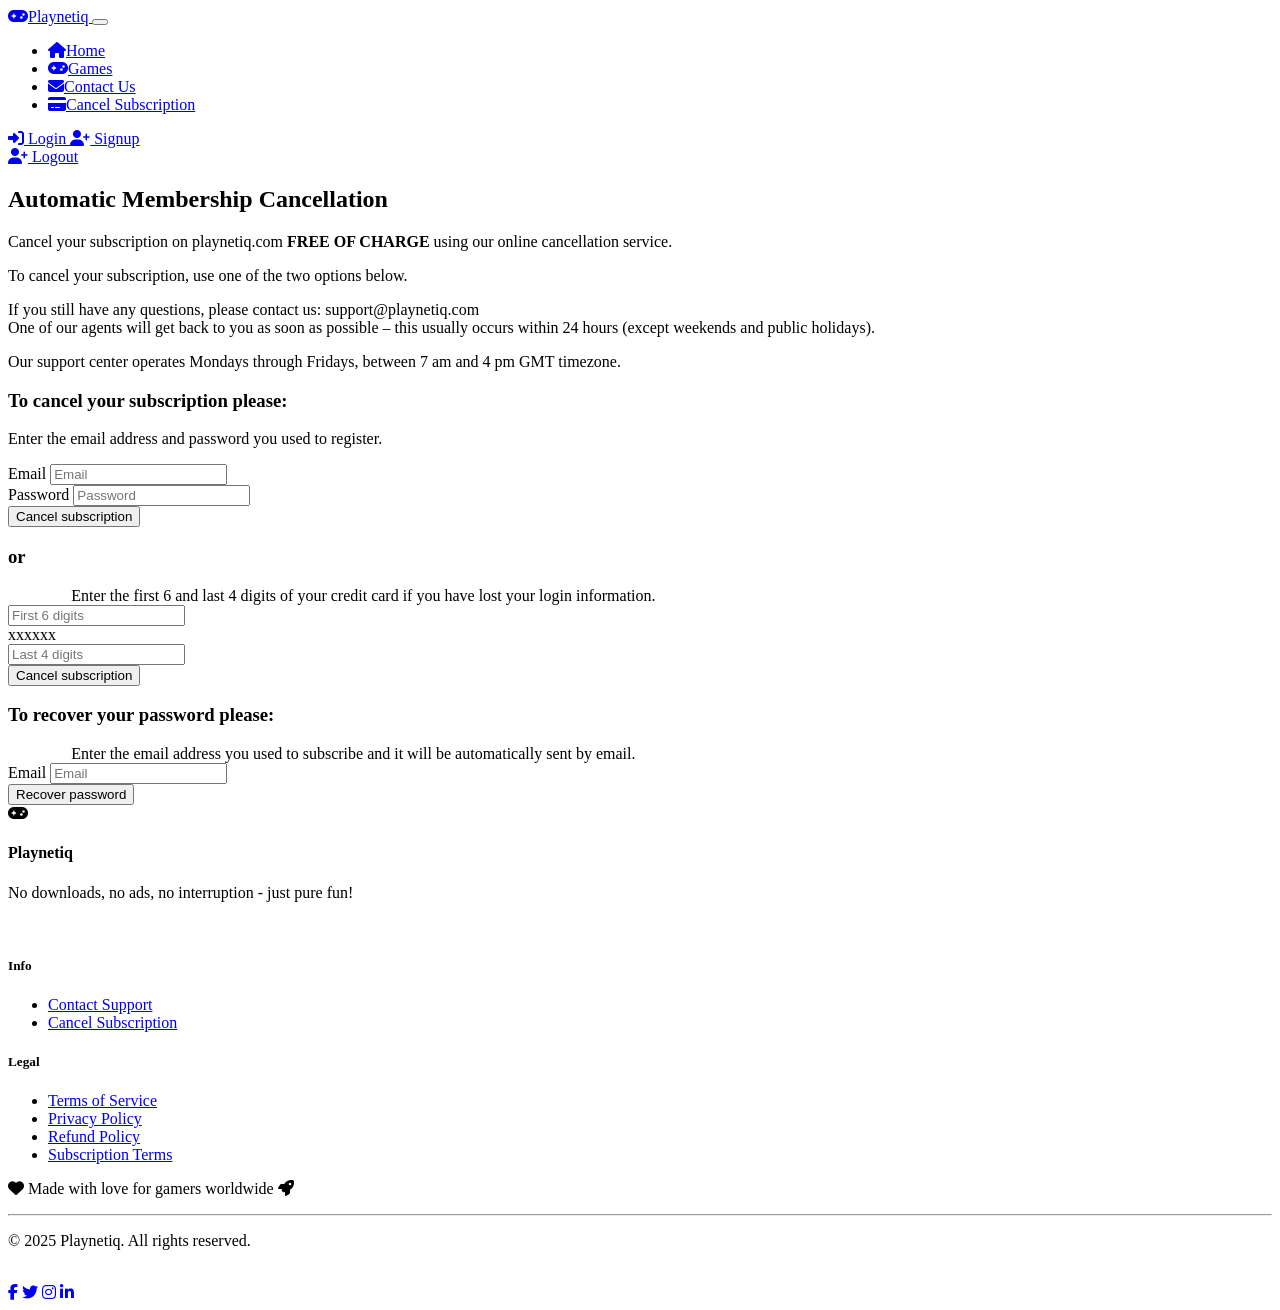
==== cancel.html @ 1249df01 "Add files via upload" ====
<!DOCTYPE html>
<html lang="en">
  <head>
    <meta charset="UTF-8" />
    <meta name="viewport" content="width=device-width, initial-scale=1.0" />
    <title>Cancel Membership</title>
    <link rel="icon" type="image/x-icon" href="./favicon.png" />
    <link
      href="./assets/css/bootstrap.min.css"
      rel="stylesheet"
      crossorigin="anonymous"
    />
    <link rel="stylesheet" href="./assets/css/style.css" />
    <link
      rel="stylesheet"
      href="https://cdnjs.cloudflare.com/ajax/libs/font-awesome/6.4.0/css/all.min.css"
    />
  </head>
  <body>
    <nav class="navbar navbar-expand-lg navbar-dark">
      <div class="container">
        <a class="navbar-brand" href="index.html">
          <i class="fas fa-gamepad me-2"></i>Playnetiq
        </a>

        <button
          class="navbar-toggler"
          type="button"
          data-bs-toggle="collapse"
          data-bs-target="#navbarNav"
          aria-controls="navbarNav"
          aria-expanded="false"
          aria-label="Toggle navigation"
        >
          <span class="navbar-toggler-icon"></span>
        </button>

        <div class="collapse navbar-collapse" id="navbarNav">
          <ul class="navbar-nav mx-auto">
            <li class="nav-item">
              <a class="nav-link" href="./index.html">
                <i class="fas fa-home me-1"></i>Home
              </a>
            </li>
            <li class="nav-item">
              <a class="nav-link" href="./games.html">
                <i class="fas fa-gamepad me-1"></i>Games
              </a>
            </li>
            <li class="nav-item">
              <a class="nav-link" href="./contactus.html">
                <i class="fas fa-envelope me-1"></i>Contact Us
              </a>
            </li>
            <li class="nav-item">
              <a class="nav-link active" href="./cancel.html">
                <i class="fas fa-credit-card me-1"></i>Cancel Subscription
              </a>
            </li>
          </ul>

          <div class="d-flex">
            <!-- Login Button -->
            <div class="login-btn">
              <a class="btn btn-outline-light me-2" href="./login.html">
                <i class="fas fa-right-to-bracket"></i> Login
              </a>
              <a class="btn btn-outline-light me-2" href="./signup.html">
                <i class="fas fa-user-plus"></i> Signup
              </a>
            </div>
            <!-- logout block -->
            <div class="logout-btn d-none">
              <span class="user-id" id="user_id"></span>
              <a class="btn btn-outline-light me-2" href="/?delcookie=1">
                <i id="logout" class="fas fa-user-plus"></i> Logout
              </a>
            </div>
          </div>
        </div>
      </div>
    </nav>
    <div id="content">
      <div class="grey-section">
        <div class="container py-5">
          <div class="row justify-content-center">
            <div class="col-lg-8">
              <div class="card shadow-lg border-0">
                <div class="card-body">
                  <h2 class="display-5 fw-bold text-center mb-4">
                    Automatic Membership Cancellation
                  </h2>
                  <p class="mb-4">
                    Cancel your subscription on playnetiq.com
                    <b class="text-success">FREE OF CHARGE</b>
                    using our online cancellation service.
                  </p>
                  <p class="mb-3">
                    To cancel your subscription, use one of the two options
                    below.
                  </p>
                  <p class="mb-4">
                    If you still have any questions, please contact us:
                    <span class="text-success">support@playnetiq.com</span
                    ><br />
                    One of our agents will get back to you as soon as possible –
                    this usually occurs within
                    <span class="text-success">24 hours</span> (except weekends
                    and public holidays).
                  </p>
                  <p class="mb-5">
                    Our support center operates Mondays through Fridays, between
                    7 am and 4 pm GMT timezone.
                  </p>
                  <h3 class="fw-bold text-center mb-4 mt-5">
                    To cancel your subscription please:
                  </h3>
                  <div class="mb-5">
                    <div class="card p-4 border-0 bg-light">
                      <p class="form_descr text-success text-center mb-4">
                        Enter the email address and password you used to
                        register.
                      </p>
                      <form id="home-option1-form" role="form" method="post">
                        <input type="hidden" name="page" value="cancel" />
                        <input type="hidden" name="method" value="1" />
                        <div
                          class="row g-3 align-items-end justify-content-center"
                        >
                          <div class="col-md-4">
                            <label
                              for="home-option1-email-input"
                              class="form-label"
                              >Email</label
                            >
                            <input
                              type="email"
                              class="form-control"
                              name="home-option1-email-input"
                              id="home-option1-email-input"
                              placeholder="Email"
                              required
                            />
                          </div>
                          <div class="col-md-4">
                            <label
                              for="home-option1-password-input"
                              class="form-label"
                              >Password</label
                            >
                            <input
                              type="password"
                              class="form-control"
                              name="home-option1-password-input"
                              id="home-option1-password-input"
                              placeholder="Password"
                              required
                            />
                          </div>
                          <div class="col-md-4 d-grid">
                            <button
                              id="home-option1-submit-btn"
                              type="submit"
                              class="btn btn-primary btn-sm"
                            >
                              Cancel subscription
                            </button>
                          </div>
                        </div>
                      </form>
                    </div>
                  </div>
                  <h3 class="fw-bold text-center my-4">or</h3>
                  <div class="mb-5">
                    <div class="card p-4 border-0 bg-light">
                      <p
                        class="form_descr text-success text-center mb-4"
                        style="max-width: 90%; margin: 0 auto"
                      >
                        Enter the first 6 and last 4 digits of your credit card
                        if you have lost your login information.
                      </p>
                      <form id="home-option2-form" role="form" method="post">
                        <input type="hidden" name="page" value="cancel" />
                        <input type="hidden" name="method" value="2" />
                        <div
                          class="row g-3 align-items-end justify-content-center"
                        >
                          <div class="col-md-3">
                            <input
                              type="text"
                              maxlength="6"
                              class="form-control cc-nums"
                              name="home-option2-6-ccnum-input"
                              id="home-option2-6-ccnum-input"
                              placeholder="First 6 digits"
                              required
                            />
                          </div>
                          <div
                            class="col-md-2 text-center d-flex align-items-center justify-content-center"
                          >
                            <span class="fw-bold text-muted">xxxxxx</span>
                          </div>
                          <div class="col-md-3">
                            <input
                              type="text"
                              maxlength="4"
                              class="form-control cc-nums"
                              name="home-option2-4-ccnum-input"
                              id="home-option2-4-ccnum-input"
                              placeholder="Last 4 digits"
                              required
                            />
                          </div>
                          <div class="col-md-4 d-grid">
                            <button
                              id="home-option2-submit-btn"
                              type="submit"
                              class="btn btn-primary btn-sm"
                            >
                              Cancel subscription
                            </button>
                          </div>
                        </div>
                      </form>
                    </div>
                  </div>
                  <h3 class="fw-bold text-center mb-4 mt-5">
                    To recover your password please:
                  </h3>
                  <div class="mb-4">
                    <div class="card p-4 border-0 bg-light">
                      <p
                        class="form_descr text-success text-center mb-4"
                        style="max-width: 90%; margin: 0 auto"
                      >
                        Enter the email address you used to subscribe and it
                        will be automatically sent by email.
                      </p>
                      <form id="home-option3-form" role="form" method="post">
                        <input type="hidden" name="page" value="cancel" />
                        <input type="hidden" name="method" value="3" />
                        <div
                          class="row g-3 align-items-end justify-content-center"
                        >
                          <div class="col-lg-8 col-sm-8">
                            <label
                              for="home-option3-email-input"
                              class="form-label"
                              >Email</label
                            >
                            <input
                              type="email"
                              class="form-control"
                              pattern=".{6,}"
                              name="home-option3-email-input"
                              id="home-option3-email-input"
                              placeholder="Email"
                              required
                            />
                          </div>
                          <div class="col-lg-4 col-sm-4 d-grid">
                            <button
                              id="home-option3-submit-btn"
                              type="submit"
                              class="btn btn-primary btn-sm"
                            >
                              Recover password
                            </button>
                          </div>
                        </div>
                      </form>
                    </div>
                  </div>
                </div>
                <!-- card-body -->
              </div>
              <!-- card -->
            </div>
          </div>
        </div>
      </div>
    </div>
    <footer class="playnetiq-footer text-white py-5">
      <div class="container">
        <div class="row">
          <!-- Brand Section -->
          <div class="col-lg-4 col-md-6 mb-4">
            <div class="footer-brand mb-3">
              <div class="d-flex align-items-center mb-3">
                <div class="footer-logo me-3">
                  <i class="fas fa-gamepad"></i>
                </div>
                <h4 class="footer-brand-name mb-0">Playnetiq</h4>
              </div>
              <p class="footer-tagline mb-4">
                No downloads, no ads, no interruption - just pure fun!
              </p>
              <div class="payment-methods">
                <img
                  style="max-width: 90px"
                  src="./assets/images/vmlogo.png"
                  alt=""
                />
              </div>
            </div>
          </div>

          <!-- Info Section -->
          <div class="col-lg-2 col-md-3 col-sm-6 mb-4">
            <h5 class="footer-section-title mb-3">Info</h5>
            <ul class="footer-links list-unstyled">
              <li>
                <a href="./contactus.html" class="footer-link"
                  >Contact Support</a
                >
              </li>
              <li>
                <a href="./cancel.html" class="footer-link"
                  >Cancel Subscription</a
                >
              </li>
            </ul>
          </div>

          <!-- Legal Section -->
          <div class="col-lg-2 col-md-3 col-sm-6 mb-4">
            <h5 class="footer-section-title mb-3">Legal</h5>
            <ul class="footer-links list-unstyled">
              <li>
                <a href="./terms.html" class="footer-link">Terms of Service</a>
              </li>
              <li>
                <a href="./privacy.html" class="footer-link">Privacy Policy</a>
              </li>
              <li>
                <a href="./refund.html" class="footer-link">Refund Policy</a>
              </li>
              <li>
                <a href="./subscription.html" class="footer-link"
                  >Subscription Terms</a
                >
              </li>
            </ul>
          </div>

          <!-- Love Message -->
          <div
            class="col-lg-4 col-md-12 mb-4 d-flex justify-content-center align-items-center"
          >
            <div class="footer-love-message text-end">
              <p class="mb-0">
                <i class="fas fa-heart text-success me-2"></i>
                Made with love for gamers worldwide
                <i class="fas fa-rocket ms-2 color-secondary"></i>
              </p>
            </div>
          </div>
        </div>

        <hr class="footer-divider my-4" />

        <!-- Bottom Section -->
        <div class="row align-items-center">
          <div class="col-md-6">
            <p class="footer-copyright mb-0" data-nosnippet>
              © 2025 Playnetiq. All rights reserved.
            </p>
            <img
              style="max-width: 170px; opacity: 0.6"
              class="address-image"
              src="./assets/images/address.jpg"
              alt=""
            />
          </div>
          <div class="col-md-6 text-md-end d-flex justify-content-md-end">
            <div class="footer-social">
              <a href="#" class="social-link me-3"
                ><i class="fab fa-facebook-f"></i
              ></a>
              <a href="#" class="social-link me-3"
                ><i class="fab fa-twitter"></i
              ></a>
              <a href="#" class="social-link me-3"
                ><i class="fab fa-instagram"></i
              ></a>
              <a href="#" class="social-link"
                ><i class="fab fa-linkedin-in"></i
              ></a>
            </div>
          </div>
        </div>
      </div>
    </footer>
    <script src="./assets/js/bootstrap.min.js"></script>
    <script src="assets/js/main.js"></script>
  </body>
</html>
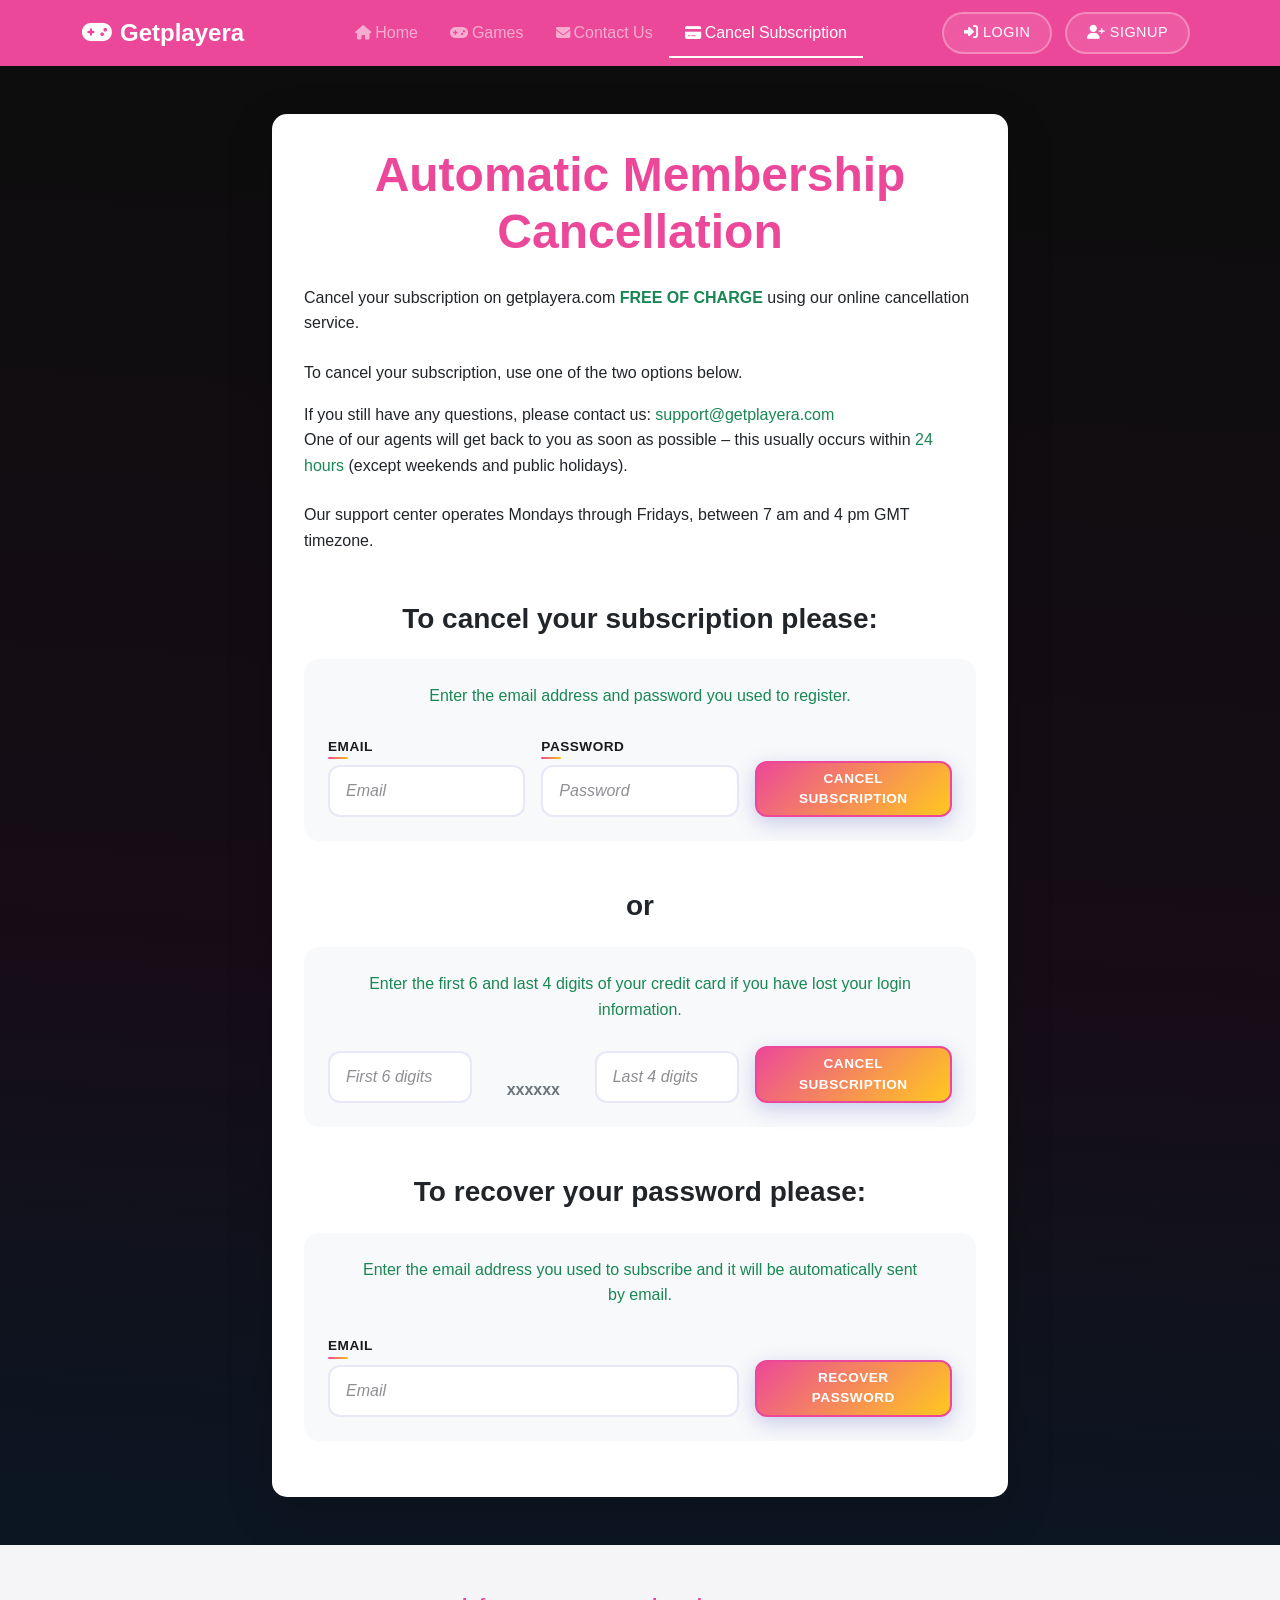
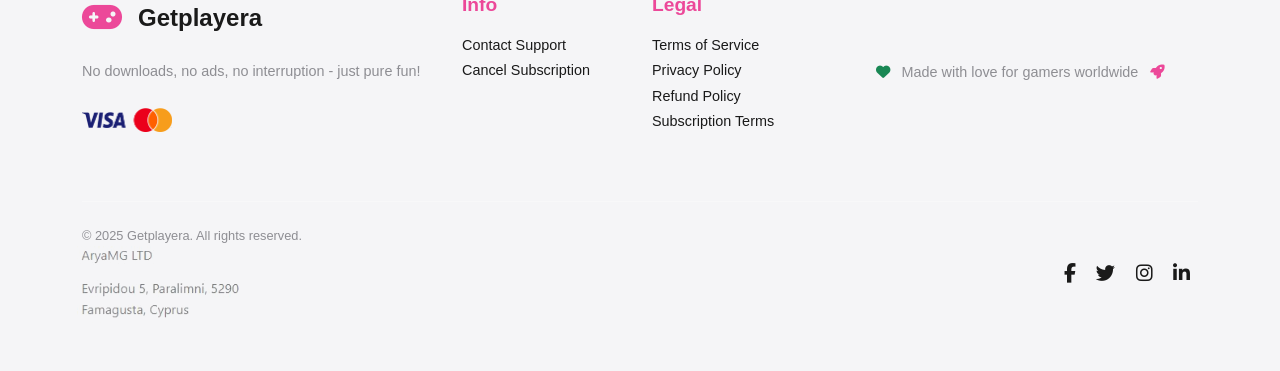
==== commit c291492e: "Update cancel.html" ====
--- a/cancel.html
+++ b/cancel.html
@@ -20,7 +20,7 @@
     <nav class="navbar navbar-expand-lg navbar-dark">
       <div class="container">
         <a class="navbar-brand" href="index.html">
-          <i class="fas fa-gamepad me-2"></i>Playnetiq
+          <i class="fas fa-gamepad me-2"></i>Getplayera
         </a>
 
         <button
@@ -91,7 +91,7 @@
                     Automatic Membership Cancellation
                   </h2>
                   <p class="mb-4">
-                    Cancel your subscription on playnetiq.com
+                    Cancel your subscription on getplayera.com
                     <b class="text-success">FREE OF CHARGE</b>
                     using our online cancellation service.
                   </p>
@@ -101,7 +101,7 @@
                   </p>
                   <p class="mb-4">
                     If you still have any questions, please contact us:
-                    <span class="text-success">support@playnetiq.com</span
+                    <span class="text-success">support@getplayera.com</span
                     ><br />
                     One of our agents will get back to you as soon as possible –
                     this usually occurs within
@@ -292,7 +292,7 @@
                 <div class="footer-logo me-3">
                   <i class="fas fa-gamepad"></i>
                 </div>
-                <h4 class="footer-brand-name mb-0">Playnetiq</h4>
+                <h4 class="footer-brand-name mb-0">Getplayera</h4>
               </div>
               <p class="footer-tagline mb-4">
                 No downloads, no ads, no interruption - just pure fun!
@@ -365,7 +365,7 @@
         <div class="row align-items-center">
           <div class="col-md-6">
             <p class="footer-copyright mb-0" data-nosnippet>
-              © 2025 Playnetiq. All rights reserved.
+              © 2025 Getplayera. All rights reserved.
             </p>
             <img
               style="max-width: 170px; opacity: 0.6"
--- a/assets/css/style.css
+++ b/assets/css/style.css
@@ -0,0 +1,2985 @@
+/* Custom CSS Styles */
+
+/* Smooth Scroll Behavior */
+html {
+  scroll-behavior: smooth;
+}
+
+/* Root Variables - Clean Trendy Palette */
+:root {
+  /* Main 5-Color Trendy Palette */
+  --primary-color: #ffffff; /* Pure White - Main */
+  --secondary-color: #EC4899; /* Vibrant Indigo - Secondary */
+  --accent-color: #1a1a1a; /* Deep Charcoal - Accent */
+  --success-color: #ffc107; /* Modern Teal - Success/Actions */
+  --neutral-color: #f5f5f7; /* Light Gray - Backgrounds */
+
+  /* Semantic Color Mappings */
+  --white-color: var(--primary-color);
+  --dark-color: var(--accent-color);
+  --light-color: var(--neutral-color);
+  --muted-color: #8e8e93; /* Medium Gray for text */
+
+  /* Gradient Combinations */
+  --gradient-start: var(--secondary-color);
+  --gradient-end: var(--success-color);
+
+  /* Component-specific Variables */
+  --footer-bg: var(--neutral-color);
+  --card-shadow: rgba(94, 96, 206, 0.08);
+  --hero-blob-1: rgba(94, 96, 206, 0.12);
+  --hero-blob-2: rgba(0, 212, 170, 0.1);
+
+  /* Legacy color mappings for backward compatibility */
+  --primary-red: var(--success-color);
+  --secondary-red: var(--secondary-color);
+  --light-pink: var(--neutral-color);
+  --charcoal: var(--accent-color);
+  --deep-black: var(--dark-color);
+
+  /* Typography */
+  --font-family: "Inter", "Segoe UI", Tahoma, Geneva, Verdana, sans-serif;
+}
+
+/* General Styles */
+body {
+  font-family: var(--font-family);
+  line-height: 1.6;
+  overflow-x: hidden;
+  display: flex;
+  flex-direction: column;
+  justify-content: space-between;
+  min-height: 100vh;
+}
+
+/* Smooth Scrolling */
+html {
+  scroll-behavior: smooth;
+}
+.color-secondary {
+  color: var(--secondary-color) !important;
+}
+
+.display-5 {
+  color: var(--secondary-color) !important;
+  font-weight: 700;
+}
+
+.text-white {
+  color: var(--primary-color) !important;
+}
+
+/* Hero Section */
+.hero-section {
+  background: linear-gradient(
+      90deg,
+      rgba(0, 0, 0, 0.9) 0%,
+      rgba(0, 0, 0, 0.8) 100%
+    ),
+    url(../images/hero.jpg);
+  background-size: cover;
+  background-position: center;
+  background-repeat: no-repeat;
+  background-attachment: fixed;
+  min-height: 100vh;
+  display: flex;
+  align-items: center;
+  position: relative;
+  overflow: hidden;
+  padding: 100px 0;
+  color: var(--primary-color) !important;
+}
+.hero-section {
+  color: var(--secondary-color);
+}
+/* Hero text styling for better readability */
+
+.hero-section .display-5,
+.hero-section p,
+.hero-section .lead {
+  color: var(--primary-color) !important;
+  text-shadow: 2px 2px 8px rgba(0, 0, 0, 0.8);
+}
+
+/* Hero section headings with enhanced contrast */
+.hero-section .display-4 {
+  color: var(--secondary-color) !important;
+  font-weight: 800;
+  text-shadow: 3px 3px 12px rgba(0, 0, 0, 0.9), 2px 2px 6px rgba(0, 0, 0, 0.7);
+}
+
+@keyframes gradientShift {
+  0% {
+    background-position: 0% 50%;
+  }
+  50% {
+    background-position: 100% 50%;
+  }
+  100% {
+    background-position: 0% 50%;
+  }
+}
+
+.loading_gif {
+  width: 50px;
+  height: 50px;
+  margin: 30px 0;
+}
+
+/* Floating Particles */
+.hero-particles {
+  position: absolute;
+  top: 0;
+  left: 0;
+  width: 100%;
+  height: 100%;
+  overflow: hidden;
+  pointer-events: none;
+}
+
+.particle {
+  position: absolute;
+  width: 4px;
+  height: 4px;
+  background: rgba(255, 255, 255, 0.6);
+  border-radius: 50%;
+  animation: floatUp 8s infinite linear;
+}
+
+.particle:nth-child(odd) {
+  background: rgba(94, 96, 206, 0.8);
+  animation-duration: 12s;
+}
+
+.particle:nth-child(3n) {
+  background: rgba(0, 212, 170, 0.6);
+  width: 6px;
+  height: 6px;
+  animation-duration: 10s;
+}
+
+@keyframes floatUp {
+  0% {
+    transform: translateY(100vh) rotate(0deg);
+    opacity: 0;
+  }
+  10% {
+    opacity: 1;
+  }
+  90% {
+    opacity: 1;
+  }
+  100% {
+    transform: translateY(-100px) rotate(360deg);
+    opacity: 0;
+  }
+}
+
+/* Gaming Elements Background */
+.gaming-elements {
+  position: absolute;
+  top: 0;
+  left: 0;
+  width: 100%;
+  height: 100%;
+  pointer-events: none;
+  z-index: 1;
+}
+
+.gaming-icon {
+  position: absolute;
+  font-size: 2rem;
+  color: rgba(255, 255, 255, 0.1);
+  animation: floatSlow 20s infinite ease-in-out;
+}
+
+.gaming-icon:nth-child(1) {
+  top: 20%;
+  left: 10%;
+  animation-delay: 0s;
+}
+.gaming-icon:nth-child(2) {
+  top: 60%;
+  right: 15%;
+  animation-delay: 5s;
+}
+.gaming-icon:nth-child(3) {
+  bottom: 30%;
+  left: 20%;
+  animation-delay: 10s;
+}
+.gaming-icon:nth-child(4) {
+  top: 40%;
+  right: 30%;
+  animation-delay: 15s;
+}
+
+@keyframes floatSlow {
+  0%,
+  100% {
+    transform: translateY(0px) rotate(0deg);
+  }
+  25% {
+    transform: translateY(-20px) rotate(90deg);
+  }
+  50% {
+    transform: translateY(-10px) rotate(180deg);
+  }
+  75% {
+    transform: translateY(-15px) rotate(270deg);
+  }
+}
+
+/* Enhanced Hero Benefit Cards - Updated Design */
+.hero-benefit-card {
+  border: 1px solid rgba(255, 255, 255, 0.2) !important;
+  border-radius: 20px;
+  padding: 2rem;
+  transition: all 0.4s cubic-bezier(0.4, 0, 0.2, 1);
+  height: 100%;
+  position: relative;
+  overflow: hidden;
+  cursor: pointer;
+  backdrop-filter: blur(1px) !important;
+  -webkit-backdrop-filter: blur(1px) !important;
+  background-color: rgba(255, 255, 255, 0.1) !important;
+  box-shadow: 0 8px 32px rgba(0, 0, 0, 0.3) !important;
+  z-index: 1;
+}
+
+.benefit-icon {
+  width: 90px;
+  height: 90px;
+  background: rgba(255, 255, 255, 0.1) !important;
+  border: 3px solid var(--secondary-color);
+  border-radius: 50%;
+  display: flex;
+  align-items: center;
+  justify-content: center;
+  margin: 0 auto 1.5rem;
+  transition: all 0.3s ease;
+  position: relative;
+  z-index: 2;
+  transform: translateZ(0);
+}
+
+.benefit-icon i {
+  font-size: 2.5rem !important;
+  color: var(--secondary-color) !important;
+  font-weight: 900 !important;
+}
+
+.hero-benefit-card:hover .benefit-icon {
+  background: rgba(255, 255, 255, 0.15) !important;
+  border-color: var(--secondary-color);
+  transform: scale(1.1) translateZ(0);
+  border-width: 4px;
+}
+
+.hero-benefit-card:hover .benefit-icon i {
+  color: var(--success-color) !important;
+}
+
+.hero-benefit-card:hover {
+  transform: translateY(-15px) scale(1.02) !important;
+  background: rgba(255, 255, 255, 0.15) !important;
+  border-color: var(--secondary-color) !important;
+  box-shadow: 0 20px 40px rgba(0, 0, 0, 0.4) !important;
+  backdrop-filter: blur(15px) !important;
+  -webkit-backdrop-filter: blur(15px) !important;
+}
+
+.hero-benefit-card:hover::before {
+  left: 100%;
+}
+
+.hero-benefit-card:hover::after {
+  opacity: 0.08;
+}
+
+/* Content should be above the backdrop effects */
+.hero-benefit-card h5,
+.hero-benefit-card p,
+.benefit-number {
+  position: relative;
+  z-index: 3;
+  color: var(--primary-color) !important;
+}
+
+/* Ensure hero benefit cards have proper text contrast */
+.hero-benefit-card {
+  color: var(--primary-color) !important;
+}
+
+.hero-benefit-card h5 {
+  color: var(--secondary-color) !important;
+  font-weight: 700;
+  font-size: 1.3rem;
+  text-shadow: 2px 2px 8px rgba(0, 0, 0, 0.8);
+}
+
+.benefit-number {
+  font-size: 3.5rem !important;
+  font-weight: 900 !important;
+  color: var(--primary-color) !important;
+  text-shadow: 0 2px 4px rgba(0, 0, 0, 0.3);
+  margin-bottom: 1rem;
+  display: block;
+  line-height: 1;
+}
+
+.hero-benefit-card p {
+  font-size: 1rem;
+  line-height: 1.5;
+  margin-bottom: 0;
+}
+
+/* Typing Animation for Main Title */
+.typing-text {
+  border-right: 3px solid var(--success-color);
+  animation: blink 1.5s infinite;
+}
+
+@keyframes blink {
+  0%,
+  50% {
+    border-color: var(--success-color);
+  }
+  51%,
+  100% {
+    border-color: transparent;
+  }
+}
+
+/* CTA Button Enhancement */
+.hero-cta-primary {
+  background: linear-gradient(
+    45deg,
+    var(--secondary-color),
+    var(--success-color)
+  );
+  border: none;
+  border-radius: 15px;
+  padding: 18px 45px;
+  font-size: 1.1rem;
+  font-weight: 700;
+  text-transform: uppercase;
+  letter-spacing: 1px;
+  position: relative;
+  overflow: hidden;
+  transition: all 0.4s cubic-bezier(0.4, 0, 0.2, 1);
+  box-shadow: 0 8px 25px rgba(94, 96, 206, 0.4);
+  color: white;
+}
+
+.hero-cta-primary::before {
+  content: "";
+  position: absolute;
+  top: -50%;
+  left: -50%;
+  width: 200%;
+  height: 200%;
+  background: linear-gradient(
+    45deg,
+    transparent,
+    rgba(255, 255, 255, 0.15),
+    transparent
+  );
+  transform: rotate(45deg) translateX(-100%);
+  transition: transform 0.6s ease;
+}
+
+.hero-cta-primary::after {
+  content: "";
+  position: absolute;
+  top: 0;
+  left: 0;
+  right: 0;
+  bottom: 0;
+  background: linear-gradient(135deg, rgba(255, 255, 255, 0.1), transparent);
+  border-radius: 13px;
+  z-index: 0;
+}
+
+.hero-cta-primary span,
+.hero-cta-primary i {
+  position: relative;
+  z-index: 2;
+}
+
+.hero-cta-primary:hover {
+  transform: translateY(-5px) scale(1.05);
+  box-shadow: 0 20px 50px rgba(94, 96, 206, 0.6);
+  background: linear-gradient(
+    45deg,
+    var(--success-color),
+    var(--secondary-color)
+  );
+}
+
+.hero-cta-primary:hover::before {
+  transform: rotate(45deg) translateX(100%);
+}
+
+/* Game Screenshots Floating */
+.floating-screenshots {
+  position: absolute;
+  top: 0;
+  right: 0;
+  width: 50%;
+  height: 100%;
+  pointer-events: none;
+  z-index: 1;
+}
+
+.screenshot {
+  position: absolute;
+  border-radius: 15px;
+  box-shadow: 0 10px 30px rgba(255, 255, 255, 0.5);
+  transition: transform 0.3s ease;
+  opacity: 0.8;
+}
+
+.screenshot:hover {
+  transform: scale(1.05);
+  opacity: 1;
+}
+
+.screenshot:nth-child(1) {
+  top: 10%;
+  right: 10%;
+  width: 200px;
+  animation: floatScreenshot1 8s infinite ease-in-out;
+}
+
+.screenshot:nth-child(2) {
+  top: 40%;
+  right: 30%;
+  width: 150px;
+  animation: floatScreenshot2 10s infinite ease-in-out;
+  animation-delay: 2s;
+}
+
+.screenshot:nth-child(3) {
+  bottom: 20%;
+  right: 15%;
+  width: 180px;
+  animation: floatScreenshot3 12s infinite ease-in-out;
+  animation-delay: 4s;
+}
+
+@keyframes floatScreenshot1 {
+  0%,
+  100% {
+    transform: translateY(0px) rotate(0deg);
+  }
+  50% {
+    transform: translateY(-30px) rotate(5deg);
+  }
+}
+
+@keyframes floatScreenshot2 {
+  0%,
+  100% {
+    transform: translateY(0px) rotate(0deg);
+  }
+  50% {
+    transform: translateY(20px) rotate(-3deg);
+  }
+}
+
+@keyframes floatScreenshot3 {
+  0%,
+  100% {
+    transform: translateY(0px) rotate(0deg);
+  }
+  50% {
+    transform: translateY(-15px) rotate(2deg);
+  }
+}
+
+/* Interactive Gaming Stats - Fixed Backdrop Filter */
+.gaming-stats {
+  position: absolute;
+  bottom: 50px;
+  left: 50%;
+  transform: translateX(-50%) translateZ(0);
+  display: flex;
+  gap: 3rem;
+  z-index: 2;
+  background: rgba(255, 255, 255, 0.08) !important;
+  backdrop-filter: blur(20px) !important;
+  -webkit-backdrop-filter: blur(20px) !important;
+  border-radius: 20px;
+  padding: 1.5rem 2rem;
+  border: 1px solid rgba(255, 255, 255, 0.15);
+  box-shadow: 0 8px 32px rgba(255, 255, 255, 0.3);
+}
+
+.stat-item {
+  text-align: center;
+  color: rgba(255, 255, 255, 0.9);
+  cursor: pointer;
+  transition: all 0.3s ease;
+  padding: 0.5rem 1rem;
+  border-radius: 10px;
+  position: relative;
+  z-index: 3;
+}
+
+.stat-item:hover {
+  transform: translateY(-5px) translateZ(0);
+  color: var(--primary-color);
+  background: rgba(255, 255, 255, 0.15) !important;
+  backdrop-filter: blur(25px) !important;
+  -webkit-backdrop-filter: blur(25px) !important;
+}
+
+.stat-number {
+  font-size: 2rem;
+  font-weight: 900;
+  display: block;
+  margin-bottom: 0.5rem;
+}
+
+.stat-label {
+  font-size: 0.9rem;
+  text-transform: uppercase;
+  letter-spacing: 1px;
+}
+
+.about-section::before {
+  content: "";
+  position: absolute;
+  top: 0;
+  left: 0;
+  right: 0;
+  bottom: 0;
+  background: radial-gradient(
+      circle at 20% 30%,
+      rgba(94, 96, 206, 0.05) 0%,
+      transparent 50%
+    ),
+    radial-gradient(
+      circle at 80% 70%,
+      rgba(0, 212, 170, 0.05) 0%,
+      transparent 50%
+    ),
+    radial-gradient(
+      circle at 60% 40%,
+      rgba(94, 96, 206, 0.03) 0%,
+      transparent 50%
+    );
+  pointer-events: none;
+}
+
+.about-section .container {
+  position: relative;
+  z-index: 2;
+}
+
+.about-section h2 {
+  color: var(--secondary-color);
+  text-shadow: 1px 1px 3px rgba(0, 0, 0, 0.1);
+}
+
+.about-section .lead {
+  color: var(--muted-color);
+}
+
+/* About Content Container */
+.about-content-container {
+  background: rgba(255, 255, 255, 0.95);
+  border-radius: 20px;
+  padding: 3rem;
+  box-shadow: 0 10px 30px rgba(0, 0, 0, 0.1);
+  border: 1px solid rgba(255, 255, 255, 0.8);
+  position: relative;
+  overflow: hidden;
+}
+
+.about-content-container::before {
+  content: "";
+  position: absolute;
+  top: 0;
+  left: 0;
+  right: 0;
+  height: 4px;
+  background: linear-gradient(
+    90deg,
+    var(--secondary-color),
+    var(--success-color)
+  );
+}
+
+.about-content-container h3 {
+  color: var(--secondary-color);
+  font-weight: 700;
+  margin-bottom: 1.5rem;
+  text-shadow: 1px 1px 3px rgba(0, 0, 0, 0.1);
+}
+
+.about-content-container p {
+  color: var(--dark-color);
+  font-size: 1.1rem;
+  line-height: 1.7;
+  margin-bottom: 1.5rem;
+}
+
+.about-features-grid {
+  display: grid;
+  grid-template-columns: repeat(auto-fit, minmax(250px, 1fr));
+  gap: 2rem;
+}
+
+.about-feature-card {
+  background: rgba(255, 255, 255, 0.9);
+  border-radius: 15px;
+  padding: 2rem;
+  text-align: center;
+  border: 1px solid rgba(94, 96, 206, 0.1);
+  position: relative;
+  overflow: hidden;
+  box-shadow: 0 5px 15px rgba(0, 0, 0, 0.08);
+}
+
+.about-feature-card::before {
+  content: "";
+  position: absolute;
+  top: 0;
+  left: -100%;
+  width: 100%;
+  height: 100%;
+  background: linear-gradient(
+    90deg,
+    transparent,
+    rgba(94, 96, 206, 0.05),
+    transparent
+  );
+  transition: left 0.5s ease;
+}
+
+.about-feature-card:hover {
+  transform: translateY(-10px);
+  background: rgba(255, 255, 255, 1);
+  box-shadow: 0 15px 40px rgba(0, 0, 0, 0.15);
+  border-color: var(--success-color);
+}
+
+.about-feature-card:hover::before {
+  left: 100%;
+}
+
+.about-feature-icon {
+  width: 80px;
+  height: 80px;
+  background: linear-gradient(
+    135deg,
+    var(--secondary-color),
+    var(--success-color)
+  );
+  border-radius: 50%;
+  display: flex;
+  align-items: center;
+  justify-content: center;
+  margin: 0 auto 1.5rem;
+  color: white;
+  font-size: 2rem;
+  transition: all 0.3s ease;
+  position: relative;
+  z-index: 2;
+}
+
+.about-feature-card:hover .about-feature-icon {
+  transform: scale(1.1);
+  box-shadow: 0 10px 30px rgba(94, 96, 206, 0.3);
+}
+
+.about-feature-card h5 {
+  color: var(--secondary-color);
+  font-weight: 700;
+  margin-bottom: 1rem;
+  font-size: 1.2rem;
+  text-shadow: 1px 1px 3px rgba(0, 0, 0, 0.1);
+  position: relative;
+  z-index: 2;
+}
+
+.about-feature-card p {
+  color: var(--muted-color);
+  font-size: 0.95rem;
+  margin: 0;
+  line-height: 1.5;
+  position: relative;
+  z-index: 2;
+}
+
+/* Responsive design for About section */
+@media (max-width: 768px) {
+  .about-content-container {
+    padding: 2rem 1.5rem;
+  }
+
+  .about-features-grid {
+    grid-template-columns: 1fr;
+    gap: 1.5rem;
+  }
+
+  .about-feature-icon {
+    width: 70px;
+    height: 70px;
+    font-size: 1.8rem;
+  }
+}
+
+@media (max-width: 576px) {
+  .about-content-container {
+    padding: 1.5rem 1rem;
+  }
+
+  .about-feature-card {
+    padding: 1.5rem;
+  }
+}
+
+/* Navigation */
+.navbar {
+  transition: all 0.3s ease;
+  box-shadow: 0 2px 10px rgba(255, 255, 255, 0.2);
+  background: var(--secondary-color);
+}
+
+.navbar.scrolled {
+  background-color: rgba(13, 110, 253, 0.95) !important;
+  backdrop-filter: blur(10px);
+}
+
+.navbar-brand {
+  font-weight: bold;
+  font-size: 1.5rem;
+}
+
+.nav-link {
+  font-weight: 500;
+  transition: color 0.3s ease;
+  position: relative;
+  padding: 0.75rem 1rem !important;
+}
+
+.nav-link i {
+  font-size: 0.9rem;
+}
+
+.nav-link::after {
+  content: "";
+  position: absolute;
+  width: 0;
+  height: 2px;
+  bottom: 0;
+  left: 50%;
+  background-color: #fff;
+  transition: all 0.3s ease;
+}
+
+.nav-link:hover::after,
+.nav-link.active::after {
+  width: 100%;
+  left: 0;
+}
+
+/* Navbar buttons */
+.navbar .btn {
+  border-radius: 25px;
+  padding: 0.5rem 1.25rem;
+  font-weight: 500;
+  font-size: 0.9rem;
+  transition: all 0.3s ease;
+}
+
+.navbar .btn:hover {
+  transform: translateY(-1px);
+}
+
+.navbar .btn-outline-light:hover {
+  background-color: rgba(255, 255, 255, 0.1);
+  border-color: #fff;
+  color: #fff;
+}
+
+/* Mobile navbar adjustments */
+@media (max-width: 991.98px) {
+  .navbar-nav {
+    text-align: center;
+    margin-bottom: 1rem;
+  }
+
+  .navbar .d-flex {
+    justify-content: center;
+    gap: 0.5rem;
+  }
+
+  .navbar .btn {
+    flex: 1;
+  }
+}
+
+/* Buttons - Modern Gaming Style */
+.btn {
+  border-radius: 12px;
+  padding: 14px 32px;
+  font-weight: 600;
+  font-size: 0.95rem;
+  text-transform: uppercase;
+  letter-spacing: 0.5px;
+  transition: all 0.3s cubic-bezier(0.4, 0, 0.2, 1);
+  position: relative;
+  overflow: hidden;
+  border: 2px solid transparent;
+  background-clip: padding-box;
+}
+
+.btn::before {
+  content: "";
+  position: absolute;
+  top: 0;
+  left: -100%;
+  width: 100%;
+  height: 100%;
+  background: linear-gradient(
+    90deg,
+    transparent,
+    rgba(255, 255, 255, 0.2),
+    transparent
+  );
+  transition: left 0.5s ease;
+  z-index: 1;
+}
+
+.btn:hover::before {
+  left: 100%;
+}
+
+.btn:hover {
+  transform: translateY(-3px);
+  box-shadow: 0 10px 30px rgba(255, 255, 255, 0.4);
+}
+
+/* Primary Gaming Button */
+.btn-primary {
+  background: linear-gradient(135deg, var(--secondary-color), #ffc107);
+  border: 2px solid var(--secondary-color);
+  color: white;
+  box-shadow: 0 6px 20px rgba(94, 96, 206, 0.3);
+  position: relative;
+}
+
+.btn-primary::after {
+  content: "";
+  position: absolute;
+  top: 0;
+  left: 0;
+  right: 0;
+  bottom: 0;
+  background: linear-gradient(135deg, transparent, rgba(255, 255, 255, 0.1));
+  border-radius: 10px;
+  z-index: 0;
+}
+
+.btn-primary span,
+.btn-primary i {
+  position: relative;
+  z-index: 2;
+}
+
+.btn-primary:hover {
+  background: linear-gradient(135deg, #ffc107, var(--secondary-color));
+  border-color: #ffc107;
+  box-shadow: 0 15px 40px rgba(94, 96, 206, 0.5);
+  transform: translateY(-4px) scale(1.02);
+}
+
+/* Success Gaming Button */
+.btn-success {
+  background: linear-gradient(135deg, var(--success-color), #00b397);
+  border: 2px solid var(--success-color);
+  color: white;
+  box-shadow: 0 6px 20px rgba(0, 212, 170, 0.3);
+}
+
+.btn-success:hover {
+  background: linear-gradient(135deg, #00b397, var(--success-color));
+  border-color: #00b397;
+  box-shadow: 0 15px 40px rgba(0, 212, 170, 0.5);
+  transform: translateY(-4px) scale(1.02);
+}
+
+/* Outline Gaming Buttons */
+.btn-outline-light {
+  background: rgba(255, 255, 255, 0.1);
+  border: 2px solid rgba(255, 255, 255, 0.3);
+  color: white;
+  backdrop-filter: blur(10px);
+  -webkit-backdrop-filter: blur(10px);
+}
+
+.btn-outline-light:hover {
+  background: rgba(255, 255, 255, 0.2);
+  border-color: white;
+  color: white;
+  box-shadow: 0 10px 30px rgba(255, 255, 255, 0.2);
+}
+
+.btn-outline-primary {
+  background: transparent;
+  border: 2px solid var(--secondary-color);
+  color: var(--secondary-color);
+  position: relative;
+}
+
+.btn-outline-primary::after {
+  content: "";
+  position: absolute;
+  top: 0;
+  left: 0;
+  right: 0;
+  bottom: 0;
+  background: var(--secondary-color);
+  transform: scaleX(0);
+  transform-origin: left;
+  transition: transform 0.3s ease;
+  z-index: -1;
+  border-radius: 10px;
+}
+
+.btn-outline-primary:hover {
+  color: white;
+  border-color: var(--secondary-color);
+  box-shadow: 0 10px 30px rgba(94, 96, 206, 0.3);
+}
+
+.btn-outline-primary:hover::after {
+  transform: scaleX(1);
+}
+
+/* Gaming CTA Buttons */
+.btn-gaming-cta {
+  background: linear-gradient(
+    45deg,
+    var(--secondary-color),
+    var(--success-color)
+  );
+  border: none;
+  border-radius: 15px;
+  padding: 16px 40px;
+  font-size: 1.1rem;
+  font-weight: 700;
+  text-transform: uppercase;
+  letter-spacing: 1px;
+  color: white;
+  position: relative;
+  overflow: hidden;
+  box-shadow: 0 8px 25px rgba(94, 96, 206, 0.4);
+  transition: all 0.4s cubic-bezier(0.4, 0, 0.2, 1);
+}
+
+.btn-gaming-cta::before {
+  content: "";
+  position: absolute;
+  top: -50%;
+  left: -50%;
+  width: 200%;
+  height: 200%;
+  background: linear-gradient(
+    45deg,
+    transparent,
+    rgba(255, 255, 255, 0.1),
+    transparent
+  );
+  transform: rotate(45deg);
+  transition: all 0.6s ease;
+  opacity: 0;
+}
+
+.btn-gaming-cta:hover::before {
+  animation: shine 0.8s ease-in-out;
+}
+
+.btn-gaming-cta:hover {
+  transform: translateY(-5px) scale(1.05);
+  box-shadow: 0 20px 50px rgba(94, 96, 206, 0.6);
+  background: linear-gradient(
+    45deg,
+    var(--success-color),
+    var(--secondary-color)
+  );
+}
+
+@keyframes shine {
+  0% {
+    transform: translateX(-100%) translateY(-100%) rotate(45deg);
+    opacity: 0;
+  }
+  50% {
+    opacity: 1;
+  }
+  100% {
+    transform: translateX(100%) translateY(100%) rotate(45deg);
+    opacity: 0;
+  }
+}
+
+/* Neon Gaming Button */
+.btn-neon {
+  background: transparent;
+  border: 2px solid var(--success-color);
+  color: var(--success-color);
+  border-radius: 12px;
+  padding: 14px 32px;
+  font-weight: 600;
+  text-transform: uppercase;
+  letter-spacing: 1px;
+  position: relative;
+  transition: all 0.3s ease;
+  box-shadow: 0 0 10px rgba(0, 212, 170, 0.3),
+    inset 0 0 10px rgba(0, 212, 170, 0.1);
+}
+
+.btn-neon:hover {
+  color: white;
+  background: var(--success-color);
+  box-shadow: 0 0 20px rgba(0, 212, 170, 0.6), 0 0 40px rgba(0, 212, 170, 0.4),
+    inset 0 0 20px rgba(0, 212, 170, 0.2);
+  transform: translateY(-3px);
+}
+
+/* Glitch Effect Button */
+.btn-glitch {
+  background: linear-gradient(135deg, var(--accent-color), #2a2a2a);
+  border: 2px solid var(--secondary-color);
+  color: white;
+  border-radius: 8px;
+  padding: 14px 32px;
+  font-weight: 600;
+  text-transform: uppercase;
+  position: relative;
+  overflow: hidden;
+}
+
+.btn-glitch::before,
+.btn-glitch::after {
+  content: attr(data-text);
+  position: absolute;
+  top: 0;
+  left: 0;
+  right: 0;
+  bottom: 0;
+  display: flex;
+  align-items: center;
+  justify-content: center;
+  opacity: 0;
+  transition: opacity 0.3s ease;
+}
+
+.btn-glitch::before {
+  color: #ff0080;
+  animation: glitch-1 0.3s ease-in-out infinite alternate;
+}
+
+.btn-glitch::after {
+  color: #00ff80;
+  animation: glitch-2 0.3s ease-in-out infinite alternate;
+}
+
+.btn-glitch:hover::before,
+.btn-glitch:hover::after {
+  opacity: 0.8;
+}
+
+@keyframes glitch-1 {
+  0% {
+    transform: translateX(0);
+  }
+  20% {
+    transform: translateX(-2px);
+  }
+  40% {
+    transform: translateX(2px);
+  }
+  60% {
+    transform: translateX(-1px);
+  }
+  80% {
+    transform: translateX(1px);
+  }
+  100% {
+    transform: translateX(0);
+  }
+}
+
+@keyframes glitch-2 {
+  0% {
+    transform: translateX(0);
+  }
+  25% {
+    transform: translateX(1px);
+  }
+  50% {
+    transform: translateX(-1px);
+  }
+  75% {
+    transform: translateX(2px);
+  }
+  100% {
+    transform: translateX(0);
+  }
+}
+
+/* Play Button Special */
+.btn-play {
+  background: linear-gradient(
+    135deg,
+    var(--secondary-color),
+    var(--success-color)
+  );
+  border: none;
+  border-radius: 50px;
+  width: 60px;
+  height: 60px;
+  display: flex;
+  align-items: center;
+  justify-content: center;
+  color: white;
+  font-size: 1.5rem;
+  box-shadow: 0 8px 25px rgba(94, 96, 206, 0.4);
+  transition: all 0.3s cubic-bezier(0.4, 0, 0.2, 1);
+  position: relative;
+  overflow: hidden;
+}
+
+.btn-play::before {
+  content: "";
+  position: absolute;
+  top: 50%;
+  left: 50%;
+  width: 0;
+  height: 0;
+  background: rgba(255, 255, 255, 0.2);
+  border-radius: 50%;
+  transform: translate(-50%, -50%);
+  transition: all 0.6s ease;
+}
+
+.btn-play:hover {
+  transform: scale(1.1);
+  box-shadow: 0 15px 40px rgba(94, 96, 206, 0.6);
+}
+
+.btn-play:hover::before {
+  width: 100px;
+  height: 100px;
+}
+
+/* Size Variants */
+.btn-sm {
+  padding: 6px 24px;
+  font-size: 0.85rem;
+}
+
+.btn-lg {
+  padding: 18px 40px;
+  font-size: 1.1rem;
+}
+
+.btn-xl {
+  padding: 22px 50px;
+  font-size: 1.2rem;
+  font-weight: 700;
+}
+
+/* Cards */
+.card {
+  border: none;
+  border-radius: 15px;
+  transition: all 0.3s ease;
+}
+
+.service-card:hover {
+  transform: translateY(-10px);
+  box-shadow: 0 15px 35px rgba(255, 255, 255, 0.2);
+}
+
+.card-body {
+  padding: 2rem;
+}
+
+/* Game Cards */
+.game-card {
+  background: transparent;
+  border-radius: 15px;
+  overflow: hidden;
+  box-shadow: 0 5px 20px rgba(0, 0, 0, 0.1);
+  height: 100%;
+}
+
+.game-card:hover {
+  transform: translateY(-10px);
+  box-shadow: 0 15px 40px rgba(0, 0, 0, 0.15);
+}
+
+.game-image {
+  position: relative;
+  overflow: hidden;
+  height: 200px;
+}
+
+.game-image img {
+  width: 100%;
+  height: 200px;
+  object-fit: cover;
+  transition: transform 0.3s ease;
+}
+
+.game-card:hover .game-image img {
+  transform: scale(1.1);
+}
+
+.play-button {
+  position: absolute;
+  top: 15px;
+  right: 15px;
+  opacity: 0;
+  transform: translateY(-10px);
+  transition: all 0.3s ease;
+}
+
+.game-card:hover .play-button {
+  opacity: 1;
+  transform: translateY(0);
+}
+
+.play-button .btn {
+  border-radius: 12px;
+  padding: 10px 20px;
+  font-size: 0.85rem;
+  font-weight: 600;
+  background: linear-gradient(
+    135deg,
+    var(--secondary-color),
+    var(--success-color)
+  );
+  border: none;
+  color: white;
+  box-shadow: 0 6px 20px rgba(94, 96, 206, 0.4);
+  position: relative;
+  overflow: hidden;
+  transition: all 0.3s cubic-bezier(0.4, 0, 0.2, 1);
+}
+
+.play-button .btn::before {
+  content: "";
+  position: absolute;
+  top: 0;
+  left: -100%;
+  width: 100%;
+  height: 100%;
+  background: linear-gradient(
+    90deg,
+    transparent,
+    rgba(255, 255, 255, 0.3),
+    transparent
+  );
+  transition: left 0.4s ease;
+}
+
+.play-button .btn:hover {
+  transform: translateY(-2px) scale(1.05);
+  box-shadow: 0 10px 30px rgba(94, 96, 206, 0.6);
+  background: linear-gradient(
+    135deg,
+    var(--success-color),
+    var(--secondary-color)
+  );
+}
+
+.play-button .btn:hover::before {
+  left: 100%;
+}
+
+.game-info {
+  padding: 1.5rem;
+}
+
+.game-title {
+  font-weight: 700;
+  color: var(--dark-color);
+  margin-bottom: 0.5rem;
+  text-shadow: 0 1px 2px rgba(0, 0, 0, 0.05);
+}
+
+.game-rating {
+  display: flex;
+  align-items: center;
+  margin-bottom: 1rem;
+}
+
+.stars {
+  display: flex;
+  gap: 2px;
+}
+
+.stars i {
+  font-size: 0.9rem;
+}
+
+.rating-number {
+  font-weight: 600;
+  color: var(--dark-color);
+  font-size: 0.9rem;
+}
+
+.game-description {
+  font-size: 0.9rem;
+  line-height: 1.6;
+  margin-bottom: 0;
+}
+
+/* Game cards animation */
+.game-card:nth-child(1) {
+  animation: fadeInUp 0.6s ease 0.2s both;
+}
+
+.game-card:nth-child(2) {
+  animation: fadeInUp 0.6s ease 0.4s both;
+}
+
+.game-card:nth-child(3) {
+  animation: fadeInUp 0.6s ease 0.6s both;
+}
+
+/* Game Genre Cards */
+.genre-card {
+  background: #fff;
+  border-radius: 15px;
+  padding: 2rem 1.5rem;
+  text-align: center;
+  height: 100%;
+  box-shadow: 0 5px 20px rgba(0, 0, 0, 0.08);
+  border: 2px solid transparent;
+  position: relative;
+  overflow: hidden;
+}
+
+.genre-card::before {
+  content: "";
+  position: absolute;
+  top: 0;
+  left: -100%;
+  width: 100%;
+  height: 100%;
+  background: linear-gradient(
+    90deg,
+    transparent,
+    rgba(13, 110, 253, 0.1),
+    transparent
+  );
+  transition: left 0.5s ease;
+}
+
+.genre-card:hover {
+  transform: translateY(-10px);
+  box-shadow: 0 15px 40px rgba(0, 0, 0, 0.15);
+  border-color: rgba(13, 110, 253, 0.2);
+}
+
+.genre-card:hover::before {
+  left: 100%;
+}
+
+.genre-icon {
+  width: 70px;
+  height: 70px;
+  background: linear-gradient(135deg, var(--primary-color), #0056b3);
+  border-radius: 50%;
+  display: flex;
+  align-items: center;
+  justify-content: center;
+  margin: 0 auto 1.5rem;
+  transition: all 0.3s ease;
+  position: relative;
+  z-index: 2;
+}
+
+/* Genre-specific icon backgrounds using href attributes */
+a[href*="cat=Family"] .genre-icon {
+  background: linear-gradient(135deg, #28a745, #20c997);
+}
+
+a[href*="cat=Puzzle"] .genre-icon {
+  background: linear-gradient(135deg, #6f42c1, #e83e8c);
+}
+
+a[href*="cat=Endless"] .genre-icon {
+  background: linear-gradient(135deg, #fd7e14, #ffc107);
+}
+
+a[href*="cat=Action"] .genre-icon {
+  background: linear-gradient(135deg, #dc3545, #fd5e53);
+}
+
+a[href*="cat=Kids"] .genre-icon {
+  background: linear-gradient(135deg, #17a2b8, #20c997);
+}
+
+a[href*="cat=Sports"] .genre-icon {
+  background: linear-gradient(135deg, #28a745, #ffc107);
+}
+
+a[href*="cat=Big%20kids"] .genre-icon {
+  background: linear-gradient(135deg, #6610f2, #6f42c1);
+}
+
+a[href*="cat=Strategy"] .genre-icon {
+  background: linear-gradient(135deg, #495057, #6c757d);
+}
+
+a[href*="cat=Educational"] .genre-icon {
+  background: linear-gradient(135deg, #0d6efd, #0056b3);
+}
+
+a[href*="cat=Adventure"] .genre-icon {
+  background: linear-gradient(135deg, #ffc107, #157347);
+}
+
+a[href*="cat=Young%20Kids"] .genre-icon {
+  background: linear-gradient(135deg, #ff9800, #f57c00);
+}
+
+a[href*="cat=Platformer"] .genre-icon {
+  background: linear-gradient(135deg, #fd7e14, #e55a4f);
+}
+
+a[href*="cat=Match%203"] .genre-icon {
+  background: linear-gradient(135deg, #e83e8c, #d63384);
+}
+
+a[href*="cat=Board"] .genre-icon {
+  background: linear-gradient(135deg, #795548, #8d6e63);
+}
+
+a[href*="cat=Multiplayer"] .genre-icon {
+  background: linear-gradient(135deg, #9c27b0, #673ab7);
+}
+
+a[href*="cat=Memory"] .genre-icon {
+  background: linear-gradient(135deg, #ff5722, #ff9800);
+}
+
+a[href*="cat=Word"] .genre-icon {
+  background: linear-gradient(135deg, #607d8b, #455a64);
+}
+
+.genre-card:hover .genre-icon {
+  transform: scale(1.1) rotate(5deg);
+  box-shadow: 0 8px 25px rgba(255, 255, 255, 0.4);
+}
+
+.genre-icon i {
+  font-size: 1.8rem;
+  color: #fff;
+}
+
+.genre-title {
+  font-size: 1.2rem;
+  font-weight: 700;
+  color: var(--dark-color);
+  margin-bottom: 0.5rem;
+  position: relative;
+  z-index: 2;
+  text-shadow: 0 1px 2px rgba(0, 0, 0, 0.05);
+}
+
+.genre-description {
+  font-size: 0.9rem;
+  color: var(--secondary-color);
+  line-height: 1.4;
+  margin-bottom: 0;
+  position: relative;
+  z-index: 2;
+}
+
+.genre-link {
+  text-decoration: none;
+  color: inherit;
+  display: block;
+  height: 100%;
+}
+
+.genre-link:hover {
+  text-decoration: none;
+  color: inherit;
+}
+
+.price-amount {
+  font-size: 2rem;
+  font-weight: 700;
+  color: var(--secondary-color);
+  margin-top: 0.5rem;
+  position: relative;
+  z-index: 2;
+}
+
+/* Genre cards grid responsive */
+@media (max-width: 1200px) {
+  .genre-card {
+    margin-bottom: 2rem;
+  }
+}
+
+@media (max-width: 768px) {
+  .genre-card {
+    padding: 1.5rem 1rem;
+    margin-bottom: 1.5rem;
+  }
+
+  .genre-icon {
+    width: 60px;
+    height: 60px;
+    margin-bottom: 1rem;
+  }
+
+  .genre-icon i {
+    font-size: 1.5rem;
+  }
+
+  .genre-title {
+    font-size: 1.1rem;
+  }
+
+  .genre-description {
+    font-size: 0.85rem;
+  }
+}
+
+/* Genre cards entrance animation */
+.genre-card:nth-child(1) {
+  animation: fadeInUp 0.6s ease 0.1s both;
+}
+.genre-card:nth-child(2) {
+  animation: fadeInUp 0.6s ease 0.2s both;
+}
+.genre-card:nth-child(3) {
+  animation: fadeInUp 0.6s ease 0.3s both;
+}
+.genre-card:nth-child(4) {
+  animation: fadeInUp 0.6s ease 0.4s both;
+}
+.genre-card:nth-child(5) {
+  animation: fadeInUp 0.6s ease 0.5s both;
+}
+.genre-card:nth-child(6) {
+  animation: fadeInUp 0.6s ease 0.6s both;
+}
+.genre-card:nth-child(7) {
+  animation: fadeInUp 0.6s ease 0.7s both;
+}
+.genre-card:nth-child(8) {
+  animation: fadeInUp 0.6s ease 0.8s both;
+}
+.genre-card:nth-child(9) {
+  animation: fadeInUp 0.6s ease 0.9s both;
+}
+.genre-card:nth-child(10) {
+  animation: fadeInUp 0.6s ease 1s both;
+}
+.genre-card:nth-child(11) {
+  animation: fadeInUp 0.6s ease 1.1s both;
+}
+.genre-card:nth-child(12) {
+  animation: fadeInUp 0.6s ease 1.2s both;
+}
+
+/* Additional genre cards for remaining items */
+.genre-card:nth-child(n + 13) {
+  animation: fadeInUp 0.6s ease 1.3s both;
+}
+
+/* Genre section background */
+.grey-section {
+  background: linear-gradient(
+      183deg,
+      hsla(0, 0%, 5%, 0) 2.79%,
+      rgba(255, 0, 245, 0.04) 59.69%,
+      rgba(0, 110, 245, 0.09) 95.41%
+    ),
+    linear-gradient(180deg, hsla(0, 0%, 5%, 0), #0d0d0d), #0d0d0d;
+  position: relative;
+}
+
+/* Particle System Styles */
+.grey-section {
+  position: relative;
+  overflow: hidden;
+}
+
+.grey-section > .container,
+.grey-section > * {
+  position: relative;
+  z-index: 2;
+}
+
+/* Ensure particles don't interfere with interactions */
+.grey-section canvas {
+  pointer-events: none !important;
+}
+
+/* Footer Styles */
+.playnetiq-footer {
+  background: var(--footer-bg);
+  color: var(--dark-color);
+  padding: 2rem 0;
+  position: relative;
+}
+
+.playnetiq-footer .footer-brand {
+  text-align: left;
+}
+
+.playnetiq-footer .footer-logo {
+  font-size: 2rem;
+  color: var(--secondary-color);
+}
+
+.playnetiq-footer .footer-brand-name {
+  font-size: 1.5rem;
+  font-weight: bold;
+  color: var(--dark-color);
+}
+
+.playnetiq-footer .footer-tagline {
+  font-size: 0.9rem;
+  color: var(--muted-color);
+}
+
+.playnetiq-footer .payment-methods .payment-badge {
+  display: inline-block;
+  background: var(--secondary-color);
+  color: var(--white-color);
+  padding: 0.3rem 0.6rem;
+  border-radius: 5px;
+  font-size: 0.8rem;
+  margin-right: 0.5rem;
+}
+
+.playnetiq-footer .footer-section-title {
+  font-size: 1.2rem;
+  font-weight: bold;
+  color: var(--secondary-color);
+}
+
+.playnetiq-footer .footer-links {
+  list-style: none;
+  padding: 0;
+  margin: 0;
+}
+
+.playnetiq-footer .footer-links .footer-link {
+  color: var(--dark-color);
+  text-decoration: none;
+  font-size: 0.9rem;
+  transition: color 0.3s ease;
+}
+
+.playnetiq-footer .footer-links .footer-link:hover {
+  color: var(--secondary-color);
+}
+
+.playnetiq-footer .footer-love-message {
+  font-size: 0.9rem;
+  color: var(--muted-color);
+}
+
+.playnetiq-footer .footer-divider {
+  border-color: rgba(0, 0, 0, 0.1);
+}
+
+.playnetiq-footer .footer-social .social-link {
+  color: var(--dark-color);
+  font-size: 1.2rem;
+  margin-right: 0.5rem;
+  transition: color 0.3s ease;
+}
+
+.playnetiq-footer .footer-social .social-link:hover {
+  color: var(--secondary-color);
+}
+
+.playnetiq-footer .footer-copyright {
+  font-size: 0.8rem;
+  color: var(--muted-color);
+}
+
+/* Games Page Genre Selector */
+.sorter {
+  padding-left: 0;
+  margin-bottom: 2rem;
+}
+
+.sorter .genre-link {
+  text-decoration: none;
+}
+
+.sorter .list-group-item {
+  border: none;
+  border-radius: 10px;
+  margin-bottom: 6px;
+  color: var(--secondary-color);
+  background: #f8f9fa;
+  font-weight: 500;
+  font-size: 1rem;
+  transition: background 0.2s, color 0.2s;
+  cursor: pointer;
+}
+
+.sorter .list-group-item.active {
+  background: linear-gradient(
+    90deg,
+    var(--secondary-color) 60%,
+    var(--success-color) 100%
+  );
+  color: #fff;
+}
+
+/* Genre cloud styling for mobile */
+@media (max-width: 768px) {
+  .sorter {
+    display: flex;
+    flex-direction: row;
+    flex-wrap: wrap;
+    gap: 10px;
+    padding: 0;
+    list-style: none;
+  }
+
+  .sorter .genre-link {
+    text-align: center;
+    text-decoration: none;
+  }
+
+  .sorter .list-group-item {
+    display: inline-block;
+    padding: 10px 15px;
+    font-size: 14px;
+    border-radius: 20px;
+    background-color: #f8f9fa;
+    border: 1px solid #dee2e6;
+    color: #495057;
+    transition: background-color 0.3s, color 0.3s;
+  }
+}
+.play-button {
+  padding: 5px 10px;
+  font-size: 14px;
+}
+
+/* Ensure all game cards in a row have the same height */
+.game-cards-row {
+  display: flex;
+  flex-wrap: wrap;
+}
+
+.game-card {
+  display: flex;
+  flex-direction: column;
+  height: 100%; /* Ensure cards stretch to the same height */
+}
+
+.game-card .card-body {
+  flex-grow: 1; /* Allow the body to grow and align content */
+}
+/* Games Grid */
+.gallery-grids {
+  margin-top: 0;
+}
+
+.gallery-grids .card {
+  border-radius: 16px;
+  box-shadow: 0 4px 18px rgba(94, 96, 206, 0.08);
+  border: none;
+  background: #fff;
+  transition: box-shadow 0.2s, transform 0.2s;
+  overflow: hidden;
+}
+
+.gallery-grids .card:hover {
+  box-shadow: 0 8px 32px rgba(94, 96, 206, 0.18);
+  transform: translateY(-6px) scale(1.02);
+}
+
+.gallery-grids .card-img-top {
+  border-top-left-radius: 16px;
+  border-top-right-radius: 16px;
+  object-fit: cover;
+  height: 180px;
+  width: 100%;
+}
+
+.gallery-grids .card-body {
+  padding: 1.25rem;
+  background: #fff;
+}
+
+.gallery-grids h4 {
+  font-size: 1.1rem;
+  font-weight: 700;
+  color: var(--secondary-color);
+  margin-bottom: 0.5rem;
+}
+
+.gallery-grids p {
+  color: var(--muted-color);
+  font-size: 0.95rem;
+  margin-bottom: 0.5rem;
+}
+
+.gallery-grids .button.btn {
+  padding: 0.5rem 1.2rem;
+  font-size: 0.95rem;
+  border-radius: 8px;
+  margin-top: 0.5rem;
+}
+
+/* Pagination Styles */
+.pagination {
+  --pagination-bg: #fff;
+  --pagination-active-bg: var(--secondary-color);
+  --pagination-active-color: #fff;
+  --pagination-hover-bg: var(--success-color);
+  --pagination-hover-color: #fff;
+
+  display: flex;
+  justify-content: center;
+  margin-top: 2rem;
+  margin-bottom: 2rem;
+  gap: 0.25rem;
+}
+
+.pagination .page-item {
+  height: fit-content;
+  border-radius: 8px;
+  overflow: hidden;
+  margin: 0 2px;
+  box-shadow: 0 2px 8px rgba(94, 96, 206, 0.06);
+  transition: box-shadow 0.2s;
+}
+
+.pagination .page-item:not(.disabled):hover {
+  box-shadow: 0 4px 16px rgba(0, 212, 170, 0.1);
+}
+
+.pagination .page-link {
+  background: var(--pagination-bg);
+  color: var(--secondary-color);
+  font-weight: 600;
+  font-size: 1.05rem;
+  padding: 0.55rem 1.1rem;
+  border: none; /* Remove borders */
+  transition: background 0.2s, color 0.2s, box-shadow 0.2s;
+  outline: none;
+  box-shadow: none;
+  position: relative;
+  z-index: 1;
+}
+
+.pagination .page-link:focus {
+  box-shadow: 0 0 0 2px var(--success-color);
+}
+
+.pagination .page-item.active .page-link {
+  background: var(--secondary-color);
+  color: var(--pagination-active-color);
+  box-shadow: 0 4px 16px rgba(94, 96, 206, 0.12);
+  cursor: default;
+}
+
+.pagination .page-item:not(.active):not(.disabled) .page-link:hover {
+  background: var(--pagination-hover-bg);
+  color: var(--pagination-hover-color);
+  text-decoration: none;
+}
+
+.pagination .page-item.disabled .page-link {
+  background: var(--pagination-bg);
+  color: var(--muted-color);
+  opacity: 0.6;
+  cursor: not-allowed;
+}
+
+.pagination .page-link[aria-label] {
+  font-size: 1rem; /* Make arrow buttons more compact */
+  padding: 0.4rem 0.8rem; /* Adjust padding for compactness */
+}
+
+.blog {
+  min-height: calc(
+    100vh - 66px - 360px
+  ); /* Adjust based on your header and footer height */
+}
+
+.genre-selector {
+  max-height: 75vh;
+  overflow-y: auto;
+}
+
+.terms {
+  max-width: 960px;
+  margin: 0 auto;
+}
+
+.address-image {
+  margin-left: -5px;
+  mix-blend-mode: darken;
+}
+
+/* Enhanced Toast Notifications */
+.toast {
+  backdrop-filter: blur(10px);
+  border-radius: 12px !important;
+  box-shadow: 0 8px 32px rgba(0, 0, 0, 0.3) !important;
+}
+
+.toast-header {
+  border-radius: 12px 12px 0 0 !important;
+  font-weight: 600;
+  padding: 12px 16px;
+}
+
+.toast-body {
+  padding: 16px !important;
+  font-size: 14px;
+  line-height: 1.4;
+}
+
+.toast .btn-close {
+  filter: brightness(0) invert(1);
+  opacity: 0.8;
+}
+
+.toast .btn-close:hover {
+  opacity: 1;
+}
+
+/* Specific toast type enhancements */
+.toast.bg-success {
+  background: linear-gradient(135deg, #28a745, #20c997) !important;
+}
+
+.toast.bg-danger {
+  background: linear-gradient(135deg, #dc3545, #fd7e14) !important;
+}
+
+.toast.bg-warning {
+  background: linear-gradient(135deg, #ffc107, #fd7e14) !important;
+  color: #000 !important;
+}
+
+.toast.bg-info {
+  background: linear-gradient(135deg, #17a2b8, #6f42c1) !important;
+}
+
+/* Animation enhancements */
+@keyframes slideInRight {
+  from {
+    transform: translateX(100%);
+    opacity: 0;
+  }
+  to {
+    transform: translateX(0);
+    opacity: 1;
+  }
+}
+
+.toast.show {
+  animation: slideInRight 0.3s ease-out;
+}
+
+/* Payment Icons Styling */
+.payment-methods {
+  display: flex;
+  gap: 12px;
+  align-items: center;
+}
+
+.payment-icon {
+  font-size: 32px;
+  transition: transform 0.3s ease, opacity 0.3s ease;
+  opacity: 0.8;
+}
+
+.payment-icon:hover {
+  transform: scale(1.1);
+  opacity: 1;
+}
+
+.payment-icon.visa {
+  color: #1a1f71;
+}
+
+.payment-icon.mastercard {
+  color: #eb001b;
+}
+
+.payment-icon.maestro {
+  color: #0066cc;
+}
+
+/* Card icons in signup form */
+.card-icons {
+  display: flex;
+  gap: 15px;
+  justify-content: center;
+  margin: 20px 0;
+}
+
+.card-icons .payment-icon {
+  font-size: 40px;
+  transition: transform 0.3s ease, opacity 0.3s ease;
+  opacity: 0.8;
+}
+
+.card-icons .payment-icon:hover {
+  transform: scale(1.1);
+  opacity: 1;
+}
+
+/* Remove old payment badge styles if they exist */
+.payment-badge {
+  display: none;
+}
+
+.payment-container {
+  min-height: 100vh;
+  padding: 60px 0;
+}
+.payment-card {
+  background: var(--white-color);
+  border-radius: 20px;
+  box-shadow: 0 20px 40px var(--card-shadow);
+  overflow: hidden;
+  position: relative;
+  z-index: 2;
+}
+.payment-header {
+  background: linear-gradient(
+    135deg,
+    var(--success-color),
+    var(--secondary-color)
+  );
+  padding: 30px;
+  text-align: center;
+  color: var(--white-color);
+}
+.ssl-badge {
+  background: rgba(255, 255, 255, 0.2);
+  border-radius: 50px;
+  padding: 8px 8px;
+  display: inline-block;
+  font-size: 14px;
+  margin-left: 6px;
+}
+
+.form-check {
+  font-size: 0.8rem;
+}
+
+.form-check-label a {
+  color: var(--secondary-color);
+}
+.form-floating {
+  margin-bottom: 20px;
+}
+.form-floating input {
+  border: 2px solid var(--neutral-color);
+  border-radius: 10px;
+  padding: 20px 15px 10px;
+  font-size: 16px;
+  transition: all 0.3s ease;
+}
+.form-floating input:focus {
+  border-color: var(--secondary-color);
+  box-shadow: 0 0 0 0.2rem rgba(118, 120, 239, 0.25);
+}
+.form-floating label {
+  font-weight: 600;
+  color: var(--muted-color);
+}
+.payment-btn {
+  background: linear-gradient(
+    135deg,
+    var(--secondary-color),
+    var(--success-color)
+  );
+  border: none;
+  border-radius: 15px;
+  padding: 15px 30px;
+  font-size: 18px;
+  font-weight: 600;
+  color: var(--white-color);
+  width: 100%;
+  transition: all 0.3s ease;
+}
+.payment-btn:hover {
+  transform: translateY(-2px);
+  box-shadow: 0 8px 25px rgba(118, 120, 239, 0.3);
+  background: linear-gradient(
+    135deg,
+    var(--success-color),
+    var(--secondary-color)
+  );
+}
+.card-icons {
+  display: flex;
+  gap: 15px;
+  justify-content: center;
+  margin: 20px 0;
+}
+.card-icons img {
+  height: 40px;
+  filter: drop-shadow(0 2px 5px rgba(0, 0, 0, 0.1));
+}
+.billing-info {
+  background: var(--neutral-color);
+  border-radius: 15px;
+  padding: 25px;
+  margin-top: 30px;
+}
+.billing-info h5 {
+  color: var(--dark-color);
+  margin-bottom: 20px;
+}
+.billing-info p {
+  font-size: 14px;
+  color: var(--muted-color);
+  margin-bottom: 10px;
+  line-height: 1.5;
+}
+.trial-highlight {
+  background: linear-gradient(
+    135deg,
+    var(--success-color),
+    var(--secondary-color)
+  );
+  color: var(--white-color);
+  padding: 20px;
+  border-radius: 15px;
+  text-align: center;
+  margin-bottom: 30px;
+}
+.error-alert {
+  background: #f8d7da;
+  color: #721c24;
+  border: 1px solid #f1aeb5;
+  border-radius: 10px;
+  padding: 12px 15px;
+  margin-bottom: 20px;
+  display: none;
+}
+
+.error-holder {
+  color: red;
+  text-align: center;
+  margin-top: 10px;
+  font-weight: 500;
+}
+#usernameHolder {
+  max-width: 200px;
+  white-space: nowrap;
+  overflow: hidden;
+  text-overflow: ellipsis;
+}
+.table > thead {
+  vertical-align: middle;
+}
+
+
+#login .row {
+    margin: auto;
+    width: fit-content;
+    text-align: center;
+}
+
+/* Desktop Category Buttons */
+@media (min-width: 769px) {
+  .category-cloud {
+    justify-content: flex-start !important;
+  }
+
+  .category-tag {
+    display: inline-block;
+    padding: 8px 16px;
+    border: 1px solid var(--secondary-color);
+    color: var(--secondary-color);
+    text-decoration: none;
+    border-radius: 25px;
+    font-weight: 500;
+    font-size: 0.9rem;
+    transition: all 0.3s ease;
+    white-space: nowrap;
+  }
+
+  .category-tag:hover {
+    background: var(--secondary-color);
+    color: var(--white-color);
+    transform: translateY(-2px);
+    box-shadow: 0 4px 12px rgba(0, 123, 255, 0.3);
+    text-decoration: none;
+  }
+
+  .category-tag.active {
+    background: var(--secondary-color);
+    color: var(--white-color);
+  }
+}
+
+/* Mobile Category Cloud */
+@media (max-width: 768px) {
+  .category-cloud {
+    line-height: 2.5;
+    text-align: center;
+    padding: 10px 0;
+  }
+
+  .category-tag {
+    display: inline-block;
+    padding: 4px 8px;
+    color: var(--secondary-color);
+    text-decoration: none;
+    border-radius: 20px;
+    font-weight: 500;
+    font-size: 0.85rem;
+    border: 1px solid rgba(118, 120, 239, 0.2);
+    transition: all 0.3s ease;
+    position: relative;
+    overflow: hidden;
+  }
+
+  .category-tag::before {
+    content: "";
+    position: absolute;
+    top: 0;
+    left: -100%;
+    width: 100%;
+    height: 100%;
+    background: var(--secondary-color);
+    transition: left 0.3s ease;
+    z-index: -1;
+  }
+
+  .category-tag:hover,
+  .category-tag.active {
+    color: var(--white-color);
+    text-decoration: none;
+    border-color: var(--secondary-color);
+    transform: scale(1.05);
+  }
+
+  .category-tag:hover::before,
+  .category-tag.active::before {
+    left: 0;
+  }
+}
+
+.card-title {
+  color: var(--secondary-color);
+}
+
+.game-card {
+  height: 100%;
+}
+
+.game-card:hover {
+  transform: translateY(-5px);
+}
+
+.game-image-container {
+  position: relative;
+  overflow: hidden;
+  border-radius: 12px;
+  box-shadow: 0 4px 15px rgba(0, 0, 0, 0.1);
+  transition: all 0.3s ease;
+}
+
+.game-image-container:hover {
+  box-shadow: 0 8px 25px rgba(0, 0, 0, 0.2);
+}
+
+.game-image {
+  width: 100%;
+  height: 200px;
+  object-fit: cover;
+  transition: transform 0.3s ease;
+}
+
+.game-overlay {
+  position: absolute;
+  top: 0;
+  left: 0;
+  right: 0;
+  bottom: 0;
+  background: rgba(0, 0, 0, 0.7);
+  display: flex;
+  align-items: center;
+  justify-content: center;
+  opacity: 0;
+  transition: opacity 0.3s ease;
+}
+
+.game-overlay .short-description {
+  color: white;
+  text-align: center;
+  font-size: 0.9rem;
+  padding: 0 1rem;
+  font-weight: 500;
+}
+
+.game-image-container:hover .game-overlay {
+  opacity: 1;
+}
+
+.game-image-container:hover .game-image {
+  transform: scale(1.05);
+}
+
+.pagination .page-link {
+  border-radius: 8px;
+  margin: 0 2px;
+  border: none;
+  color: #007bff;
+  font-weight: 500;
+}
+
+.pagination .page-item.active .page-link {
+  background: linear-gradient(45deg, #007bff, #0056b3);
+  border-color: #007bff;
+}
+
+
+.game_list .pagination {
+  display: flex;
+  list-style: none;
+  margin: 0;
+  padding: 0;
+  gap: 10px;
+  flex-wrap: wrap;
+  justify-content: center;
+}
+
+.game_list .pagination li {
+  margin: 0;
+}
+
+.game_list .pagination li a {
+  display: inline-block;
+  padding: 12px 18px;
+  text-decoration: none;
+  color: var(--secondary-color);
+  background: linear-gradient(145deg, #fff 0%, #f8f9fa 100%);
+  border: 2px solid #dee2e6;
+  border-radius: 10px;
+  font-weight: 600;
+  font-size: 14px;
+  transition: all 0.3s ease;
+  position: relative;
+  overflow: hidden;
+  min-width: 45px;
+  text-align: center;
+}
+
+.game_list .pagination li a::before {
+  content: '';
+  position: absolute;
+  top: 0;
+  left: -100%;
+  width: 100%;
+  height: 100%;
+  background: linear-gradient(90deg, transparent, rgba(118, 120, 239, 0.2), transparent);
+  transition: left 0.4s ease;
+}
+
+.game_list .pagination li a:hover {
+  transform: translateY(-3px) scale(1.05);
+  box-shadow: 0 8px 20px rgba(118, 120, 239, 0.3);
+  color: #0056b3;
+  background: linear-gradient(145deg, #e3f2fd 0%, #f8f9fa 100%);
+  border-color: var(--secondary-color);
+}
+
+.game_list .pagination li a:hover::before {
+  left: 100%;
+}
+
+.game_list .pagination li a.active {
+  background: linear-gradient(145deg, var(--secondary-color) 0%, #ffc107 100%);
+  color: white;
+  border-color: var(--secondary-color);
+  box-shadow: 0 6px 18px rgba(118, 120, 239, 0.4);
+  transform: scale(1.1);
+}
+
+.game_list .pagination li a.active:hover {
+  transform: translateY(-3px) scale(1.15);
+  box-shadow: 0 10px 25px rgba(118, 120, 239, 0.5);
+}
+
+@media (max-width: 768px) {
+  .game_list {
+    padding: 10px;
+    margin: 20px 0;
+  }
+  
+  .game_list .pagination li a {
+    padding: 10px 14px;
+    font-size: 13px;
+    min-width: 40px;
+  }
+}
+
+/* Logout Button Block Styling */
+.logout-btn {
+  display: flex;
+  align-items: center;
+  gap: 12px;
+}
+
+.logout-btn:hover {
+  transform: translateY(-1px);
+}
+
+.logout-btn .user-id {
+  color: white;
+  font-weight: 600;
+  font-size: 0.9rem;
+  padding: 6px 12px;
+  border-radius: 15px;
+  white-space: nowrap;
+  overflow: hidden;
+  text-overflow: ellipsis;
+  max-width: 150px;
+  backdrop-filter: blur(5px);
+  -webkit-backdrop-filter: blur(5px);
+}
+
+.logout-btn .btn {
+  padding: 6px 16px;
+  font-size: 0.85rem;
+  border-radius: 20px;
+  min-width: auto;
+}
+
+/* Mobile responsive adjustments */
+@media (max-width: 991.98px) {
+  .logout-btn {
+    flex-direction: column;
+    gap: 8px;
+    padding: 12px;
+    border-radius: 15px;
+  }
+  
+  .logout-btn .user-id {
+    max-width: 120px;
+    font-size: 0.8rem;
+    padding: 4px 8px;
+  }
+  
+  .logout-btn .btn {
+    font-size: 0.8rem;
+    padding: 6px 12px;
+  }
+}
+
+@media (max-width: 576px) {
+  .logout-btn .user-id {
+    max-width: 100px;
+  }
+
+  .mt-xs-2 {
+    margin-top: 1rem !important;
+  }
+}
+
+/* Enhanced Form Styling for Signup */
+.form-container {
+  background: linear-gradient(135deg, rgba(255, 255, 255, 0.95), rgba(255, 255, 255, 0.98));
+  backdrop-filter: blur(10px);
+  border: 1px solid rgba(94, 96, 206, 0.1);
+  box-shadow: 0 20px 40px rgba(94, 96, 206, 0.08);
+}
+
+.signup-form-container .card-header {
+  background: linear-gradient(135deg, var(--secondary-color), var(--success-color));
+  color: white;
+  border-radius: 15px 15px 0 0;
+  padding: 1.5rem;
+  border: none;
+}
+
+.signup-form-container .card-header h4 {
+  font-weight: 700;
+  font-size: 1.75rem;
+  margin: 0;
+  text-shadow: 0 2px 4px rgba(0, 0, 0, 0.1);
+}
+
+.signup-form-container .card-body {
+  padding: 2rem;
+}
+
+/* Modern Form Labels */
+.form-label, .signup-form-container .wpwl-label {
+  font-weight: 600;
+  color: var(--accent-color);
+  font-size: 0.85rem;
+  margin-bottom: 0.5rem;
+  text-transform: uppercase;
+  letter-spacing: 0.5px;
+  position: relative;
+}
+
+.form-label::after {
+  content: '';
+  position: absolute;
+  bottom: -2px;
+  left: 0;
+  width: 20px;
+  height: 2px;
+  background: linear-gradient(90deg, var(--secondary-color), var(--success-color));
+  border-radius: 1px;
+}
+
+/* Enhanced Form Controls */
+.form-control, .form-select {
+  border: 2px solid rgba(94, 96, 206, 0.15);
+  border-radius: 12px;
+  padding: 0.75rem 1rem;
+  font-size: 1rem;
+  transition: all 0.3s cubic-bezier(0.4, 0, 0.2, 1);
+  background: rgba(255, 255, 255, 0.9);
+  backdrop-filter: blur(10px);
+}
+
+.form-control:focus, .form-select:focus {
+  border-color: var(--secondary-color);
+  box-shadow: 0 0 0 0.25rem rgba(94, 96, 206, 0.15);
+  background: rgba(255, 255, 255, 1);
+  transform: translateY(-1px);
+}
+
+.form-control::placeholder {
+  color: var(--muted-color);
+  font-style: italic;
+}
+
+/* Custom Checkbox Styling */
+.form-check {
+  margin-bottom: 1rem;
+  padding: .8rem 2rem;
+  background: rgba(94, 96, 206, 0.03);
+  border-radius: 12px;
+  border: 1px solid rgba(94, 96, 206, 0.1);
+  transition: all 0.3s ease;
+  display: flex;
+  align-items: flex-start;
+  gap: 0.75rem;
+}
+
+.form-check:hover {
+  background: rgba(94, 96, 206, 0.06);
+  border-color: rgba(94, 96, 206, 0.2);
+}
+
+.form-check-input {
+  width: 1.25rem;
+  height: 1.25rem;
+  margin-top: 0;
+  margin-left: 0;
+  border: 2px solid var(--secondary-color);
+  border-radius: 6px;
+  background: white;
+  transition: all 0.3s ease;
+  flex-shrink: 0;
+}
+
+.form-check-input:checked {
+  background-color: var(--secondary-color);
+  border-color: var(--secondary-color);
+  background-image: url("data:image/svg+xml,%3csvg xmlns='http://www.w3.org/2000/svg' viewBox='0 0 20 20'%3e%3cpath fill='none' stroke='%23fff' stroke-linecap='round' stroke-linejoin='round' stroke-width='3' d='m6 10 3 3 6-6'/%3e%3c/svg%3e");
+}
+
+.form-check-input:focus {
+  box-shadow: 0 0 0 0.25rem rgba(94, 96, 206, 0.25);
+}
+
+.form-check-label {
+  font-size: 0.9rem;
+  line-height: 1.5;
+  color: var(--accent-color);
+  margin-left: 0;
+  flex: 1;
+}
+
+.form-check-label a {
+  color: var(--secondary-color);
+  text-decoration: none;
+  font-weight: 600;
+  transition: color 0.3s ease;
+}
+
+.form-check-label a:hover {
+  color: var(--success-color);
+  text-decoration: underline;
+}
+
+/* Captcha Container Styling */
+.captcha-container {
+  background: rgba(94, 96, 206, 0.03);
+  border-radius: 12px;
+  padding: 1rem;
+  border: 1px solid rgba(94, 96, 206, 0.1);
+  display: flex;
+  justify-content: center;
+  align-items: center;
+  min-height: 80px;
+}
+
+/* Submit Button Enhancement */
+.signup-submit-btn {
+  background: linear-gradient(135deg, var(--success-color), var(--secondary-color));
+  border: none;
+  border-radius: 12px;
+  padding: 1rem 2rem;
+  font-weight: 700;
+  font-size: 1.1rem;
+  text-transform: uppercase;
+  letter-spacing: 1px;
+  transition: all 0.3s cubic-bezier(0.4, 0, 0.2, 1);
+  position: relative;
+  overflow: hidden;
+}
+
+.signup-submit-btn::before {
+  content: '';
+  position: absolute;
+  top: 0;
+  left: -100%;
+  width: 100%;
+  height: 100%;
+  background: linear-gradient(90deg, transparent, rgba(255, 255, 255, 0.2), transparent);
+  transition: left 0.5s;
+}
+
+.signup-submit-btn:hover {
+  transform: translateY(-2px);
+  box-shadow: 0 8px 25px rgba(0, 212, 170, 0.3);
+}
+
+.signup-submit-btn:hover::before {
+  left: 100%;
+}
+
+/* Form Row Spacing */
+.signup-form-container .row {
+  margin-bottom: 0.5rem;
+}
+
+.signup-form-container .mb-3 {
+  margin-bottom: 1.5rem !important;
+}
+
+/* Responsive Form Adjustments */
+@media (max-width: 768px) {
+  .signup-form-container .card-body {
+    padding: 1.5rem;
+  }
+  
+  .form-label {
+    font-size: 0.9rem;
+  }
+  
+  .form-control, .form-select {
+    padding: 0.65rem 0.9rem;
+    font-size: 0.95rem;
+  }
+}
+
+/* Login Form Styling */
+.login-form-container {
+  background: linear-gradient(135deg, rgba(255, 255, 255, 0.95), rgba(255, 255, 255, 0.98));
+  backdrop-filter: blur(10px);
+  border-radius: 20px;
+  border: 1px solid rgba(94, 96, 206, 0.1);
+  box-shadow: 0 20px 40px rgba(94, 96, 206, 0.08);
+}
+
+.login-form-container .card-header {
+  background: linear-gradient(135deg, var(--secondary-color), var(--success-color));
+  color: white;
+  border-radius: 20px 20px 0 0;
+  padding: 1.5rem;
+  border: none;
+}
+
+.login-form-container .card-header .nav-tabs {
+  border: none;
+  background: none;
+}
+
+.login-form-container .card-header .nav-link {
+  background: rgba(255, 255, 255, 0.1);
+  border: 2px solid rgba(255, 255, 255, 0.2);
+  color: rgba(255, 255, 255, 0.8);
+  border-radius: 12px;
+  padding: 0.75rem 1.5rem;
+  margin: 0 0.25rem;
+  font-weight: 600;
+  transition: all 0.3s cubic-bezier(0.4, 0, 0.2, 1);
+  text-transform: uppercase;
+  letter-spacing: 0.5px;
+  font-size: 0.9rem;
+}
+
+.login-form-container .card-header .nav-link:hover {
+  background: rgba(255, 255, 255, 0.2);
+  border-color: rgba(255, 255, 255, 0.4);
+  color: white;
+  transform: translateY(-1px);
+}
+
+.login-form-container .card-header .nav-link.active {
+  background: rgba(255, 255, 255, 0.9);
+  border-color: rgba(255, 255, 255, 0.9);
+  color: var(--secondary-color);
+  font-weight: 700;
+  box-shadow: 0 4px 15px rgba(255, 255, 255, 0.3);
+}
+
+.login-form-container .card-body {
+  padding: 2rem;
+}
+
+/* Login Form Controls Enhancement */
+.login-form-container .form-control {
+  border: 2px solid rgba(94, 96, 206, 0.15);
+  border-radius: 12px;
+  padding: 0.75rem 1rem;
+  font-size: 1rem;
+  transition: all 0.3s cubic-bezier(0.4, 0, 0.2, 1);
+  background: rgba(255, 255, 255, 0.9);
+  backdrop-filter: blur(10px);
+}
+
+.login-form-container .form-control:focus {
+  border-color: var(--secondary-color);
+  box-shadow: 0 0 0 0.25rem rgba(94, 96, 206, 0.15);
+  background: rgba(255, 255, 255, 1);
+  transform: translateY(-1px);
+}
+
+.login-form-container .form-control::placeholder {
+  color: var(--muted-color);
+  font-style: italic;
+}
+
+.login-form-container .form-label {
+  font-weight: 600;
+  color: var(--accent-color);
+  font-size: 0.95rem;
+  margin-bottom: 0.5rem;
+  text-transform: uppercase;
+  letter-spacing: 0.5px;
+  position: relative;
+}
+
+.login-form-container .form-label::after {
+  content: '';
+  position: absolute;
+  bottom: -2px;
+  left: 0;
+  width: 20px;
+  height: 2px;
+  background: linear-gradient(90deg, var(--secondary-color), var(--success-color));
+  border-radius: 1px;
+}
+
+/* Remove underlines from nav-link buttons */
+.login-form-container .nav-link::after {
+  display: none;
+}
+
+/* Login Button Enhancements */
+.login-form-container .btn-primary {
+  background: linear-gradient(135deg, var(--secondary-color), #ffc107);
+  border: none;
+  border-radius: 12px;
+  padding: 0.75rem 2rem;
+  font-weight: 700;
+  font-size: 1rem;
+  text-transform: uppercase;
+  letter-spacing: 1px;
+  transition: all 0.3s cubic-bezier(0.4, 0, 0.2, 1);
+  position: relative;
+  overflow: hidden;
+}
+
+.login-form-container .btn-primary::before {
+  content: '';
+  position: absolute;
+  top: 0;
+  left: -100%;
+  width: 100%;
+  height: 100%;
+  background: linear-gradient(90deg, transparent, rgba(255, 255, 255, 0.2), transparent);
+  transition: left 0.5s;
+}
+
+.login-form-container .btn-primary:hover {
+  transform: translateY(-2px);
+  box-shadow: 0 8px 25px rgba(94, 96, 206, 0.3);
+}
+
+.login-form-container .btn-primary:hover::before {
+  left: 100%;
+}
+
+.login-form-container .btn-warning {
+  background: linear-gradient(135deg, #ffc107, #ff9800);
+  border: none;
+  border-radius: 12px;
+  padding: 0.75rem 2rem;
+  font-weight: 700;
+  font-size: 1rem;
+  text-transform: uppercase;
+  letter-spacing: 1px;
+  transition: all 0.3s cubic-bezier(0.4, 0, 0.2, 1);
+  position: relative;
+  overflow: hidden;
+}
+
+.login-form-container .btn-warning::before {
+  content: '';
+  position: absolute;
+  top: 0;
+  left: -100%;
+  width: 100%;
+  height: 100%;
+  background: linear-gradient(90deg, transparent, rgba(255, 255, 255, 0.2), transparent);
+  transition: left 0.5s;
+}
+
+.login-form-container .btn-warning:hover {
+  transform: translateY(-2px);
+  box-shadow: 0 8px 25px rgba(255, 193, 7, 0.4);
+}
+
+.login-form-container .btn-warning:hover::before {
+  left: 100%;
+}
+
+/* Truevo styles */
+.signup-form-container .wpwl-control,
+.signup-form-container .wpwl-control-iframe {
+  border: 2px solid rgba(94, 96, 206, 0.15) !important;
+  border-radius: 12px !important;
+  padding: 0.75rem 1rem !important;
+  font-size: 1rem !important;
+  transition: all 0.3s cubic-bezier(0.4, 0, 0.2, 1) !important;
+  background: rgba(255, 255, 255, 0.9) !important;
+  backdrop-filter: blur(10px) !important;
+  width: 100% !important;
+  height: 50px !important;
+  box-sizing: border-box !important;
+}
+
+.signup-form-container .wpwl-control:focus,
+.signup-form-container .wpwl-control-iframe:focus {
+  border-color: var(--secondary-color) !important;
+  box-shadow: 0 0 0 0.25rem rgba(94, 96, 206, 0.15) !important;
+  background: rgba(255, 255, 255, 1) !important;
+  transform: translateY(-1px) !important;
+  outline: none !important;
+}
+
+.signup-form-container .wpwl-wrapper>.wpwl-icon {
+    position: absolute;
+    display: flex
+;
+    right: .5625em;
+    top: .5625em;
+    width: 20px;
+    height: 20px;
+    border: none;
+    border-radius: 50%;
+    /* background-position: initial; */
+    justify-content: center;
+    align-items: center;
+    background: #EC489963;
+}
+
+.signup-form-container .ui-icon-help {
+    filter: brightness(4);
+}
+
+.signup-form-container .wpwl-button.wpwl-button-pay {
+    background: linear-gradient(135deg, var(--success-color), var(--secondary-color)) !important;
+    border: none !important;
+    border-radius: 12px !important;
+    padding: 0.75rem 2rem !important;
+    font-weight: 700 !important;
+    font-size: 1rem !important;
+    text-transform: uppercase !important;
+    letter-spacing: 1px !important;
+    transition: all 0.3s cubic-bezier(0.4, 0, 0.2, 1) !important;
+    position: relative !important;
+    overflow: hidden !important;
+}
+
+.signup-form-container .wpwl-group.wpwl-group-expiry.wpwl-clearfix {
+  display: flex !important;
+}
+
+.signup-form-container .wpwl-control.wpwl-control-givenName {
+  margin-bottom: 10px!important;
+}
+
+.signup-form-container .wpwl-control.wpwl-control-brand option {
+  font-size: 0.9rem !important;
+}
+
+.signup-form-container .wpwl-wrapper.wpwl-wrapper-brand {
+    padding: 0 !important;
+    width: 0;
+    opacity: 0;
+    pointer-events: none !important;
+}
+
+.signup-form-container .wpwl-brand-card,
+.signup-form-container .wpwl-wrapper-brand {
+    width: 54px!important;
+}
+
+.contact-agileinfo .contact-right-ltpwr {
+    margin: auto;
+    width: 50%;
+    padding: 60px 0;
+}
+
+@media (max-width: 460px) {
+  .signup-form-container .wpwl-group.wpwl-group-brand.wpwl-clearfix {
+    display: flex !important;
+  }
+
+  .signup-form-container .wpwl-group.wpwl-group-expiry.wpwl-clearfix {
+    display: flex !important;
+    justify-content: space-between !important;
+  }
+
+  
+}
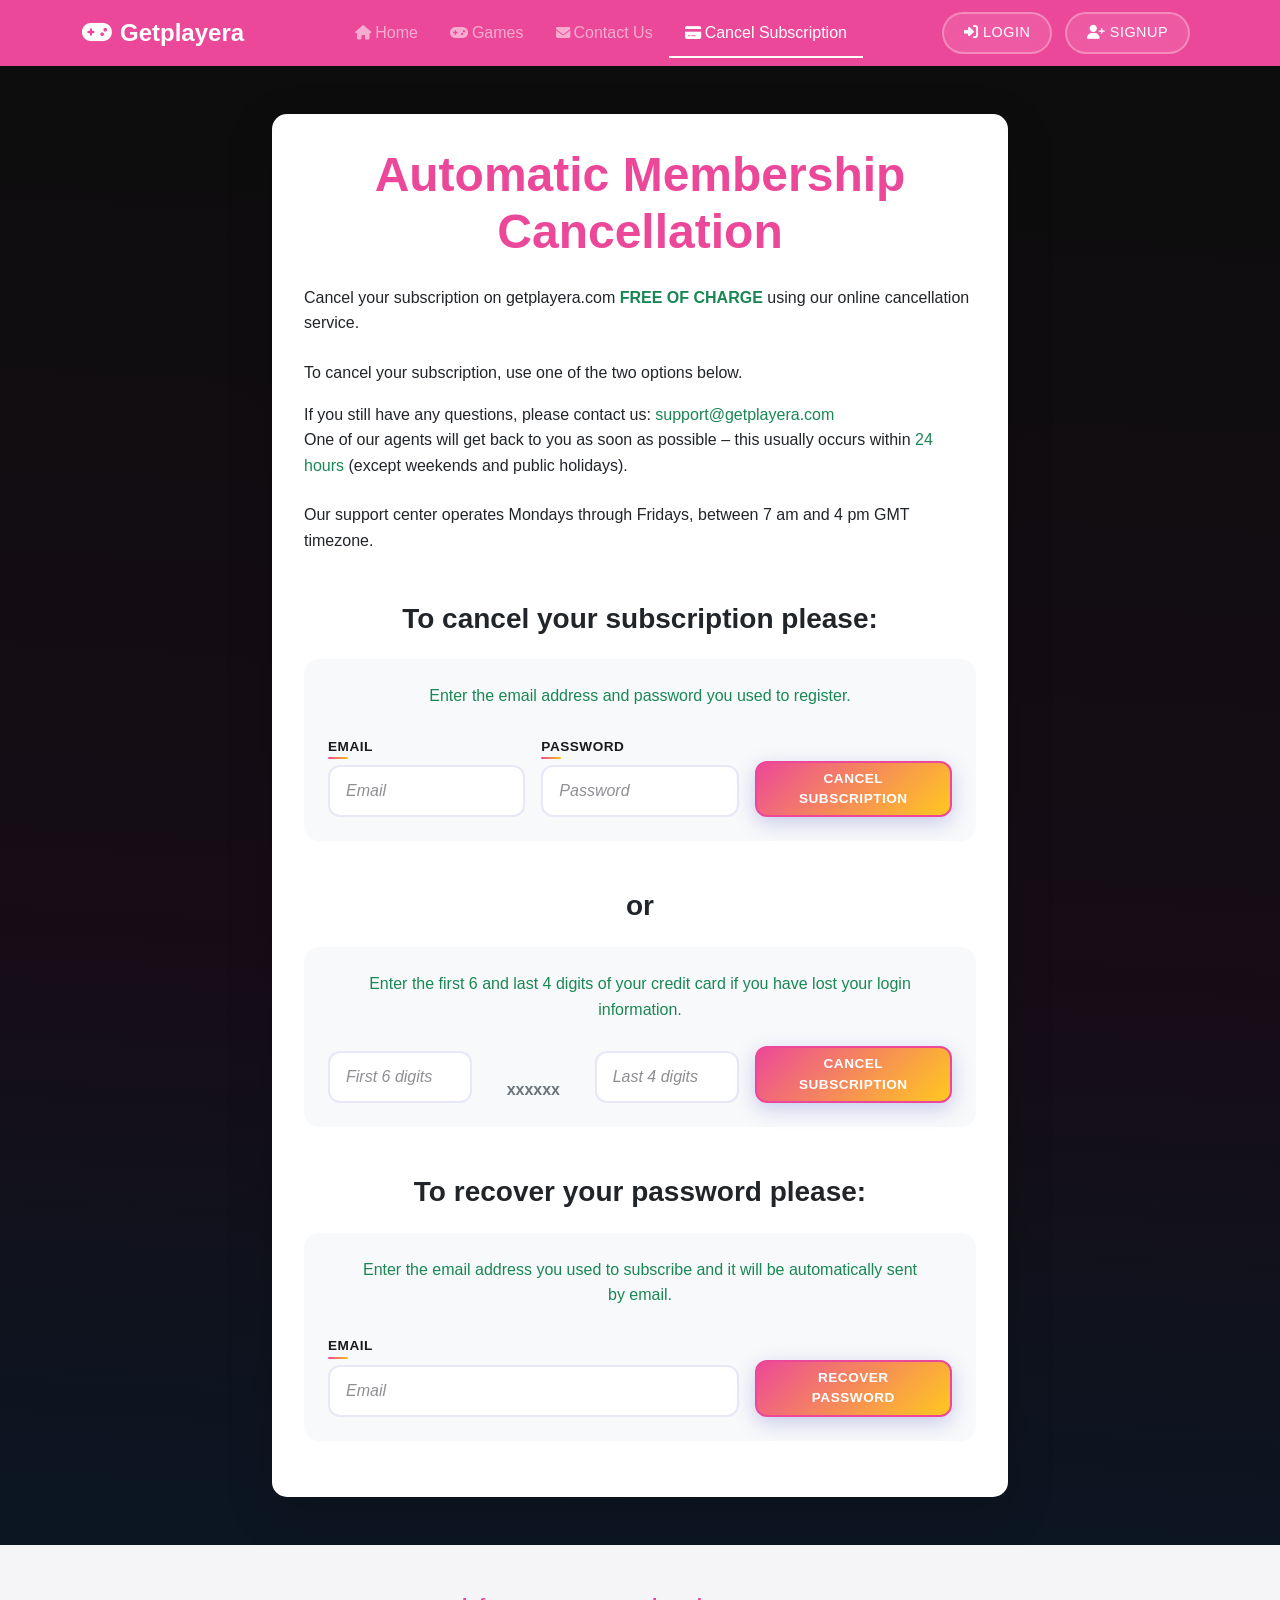
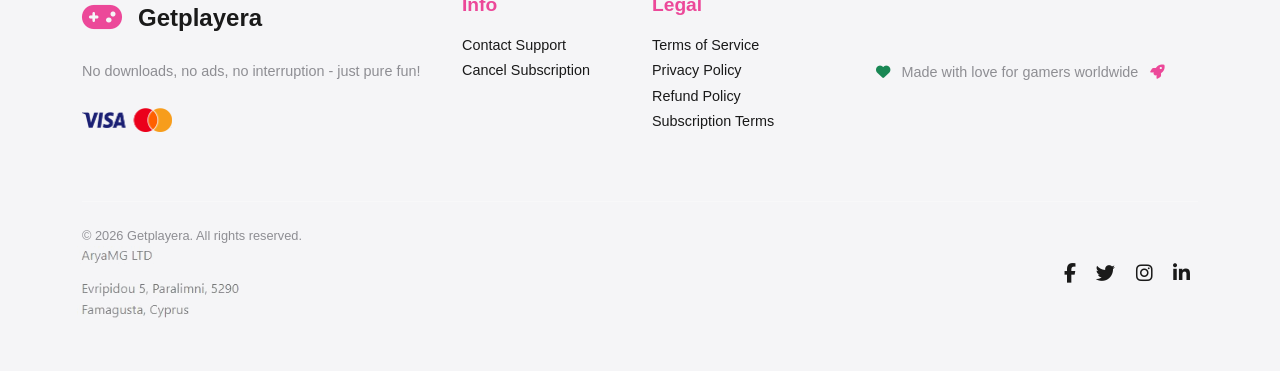
==== commit 76f4341f: "Update cancel.html" ====
--- a/cancel.html
+++ b/cancel.html
@@ -365,7 +365,7 @@
         <div class="row align-items-center">
           <div class="col-md-6">
             <p class="footer-copyright mb-0" data-nosnippet>
-              © 2025 Getplayera. All rights reserved.
+              © 2026 Getplayera. All rights reserved.
             </p>
             <img
               style="max-width: 170px; opacity: 0.6"
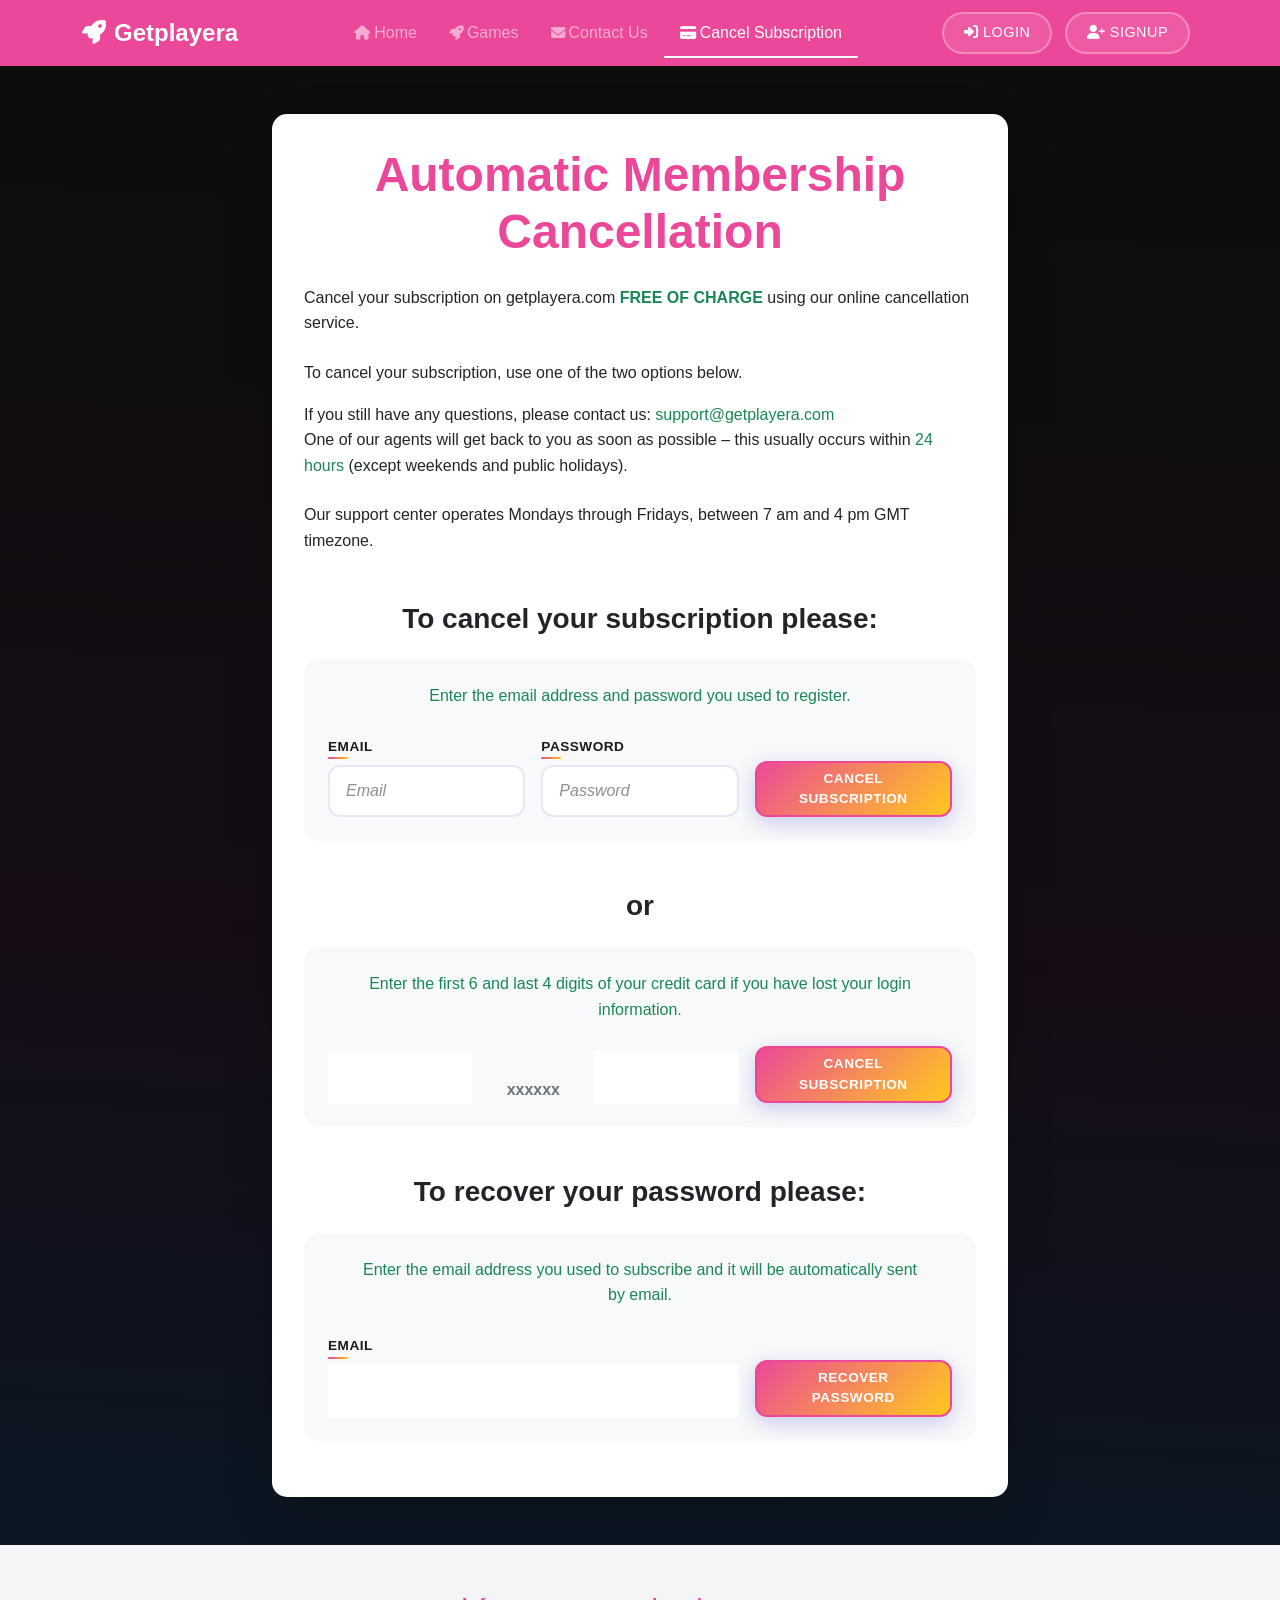
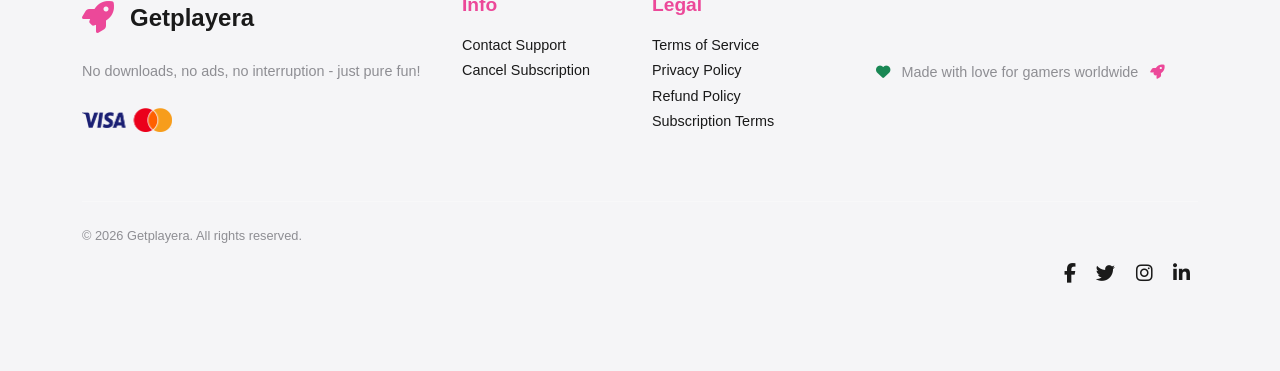
==== commit ffb4b356: "Update cancel.html" ====
--- a/cancel.html
+++ b/cancel.html
@@ -20,7 +20,7 @@
     <nav class="navbar navbar-expand-lg navbar-dark">
       <div class="container">
         <a class="navbar-brand" href="index.html">
-          <i class="fas fa-gamepad me-2"></i>Getplayera
+          <i class="fas fa-rocket me-2"></i>Getplayera
         </a>
 
         <button
@@ -44,7 +44,7 @@
             </li>
             <li class="nav-item">
               <a class="nav-link" href="./games.html">
-                <i class="fas fa-gamepad me-1"></i>Games
+                <i class="fas fa-rocket me-1"></i>Games
               </a>
             </li>
             <li class="nav-item">
@@ -290,7 +290,7 @@
             <div class="footer-brand mb-3">
               <div class="d-flex align-items-center mb-3">
                 <div class="footer-logo me-3">
-                  <i class="fas fa-gamepad"></i>
+                  <i class="fas fa-rocket"></i>
                 </div>
                 <h4 class="footer-brand-name mb-0">Getplayera</h4>
               </div>
